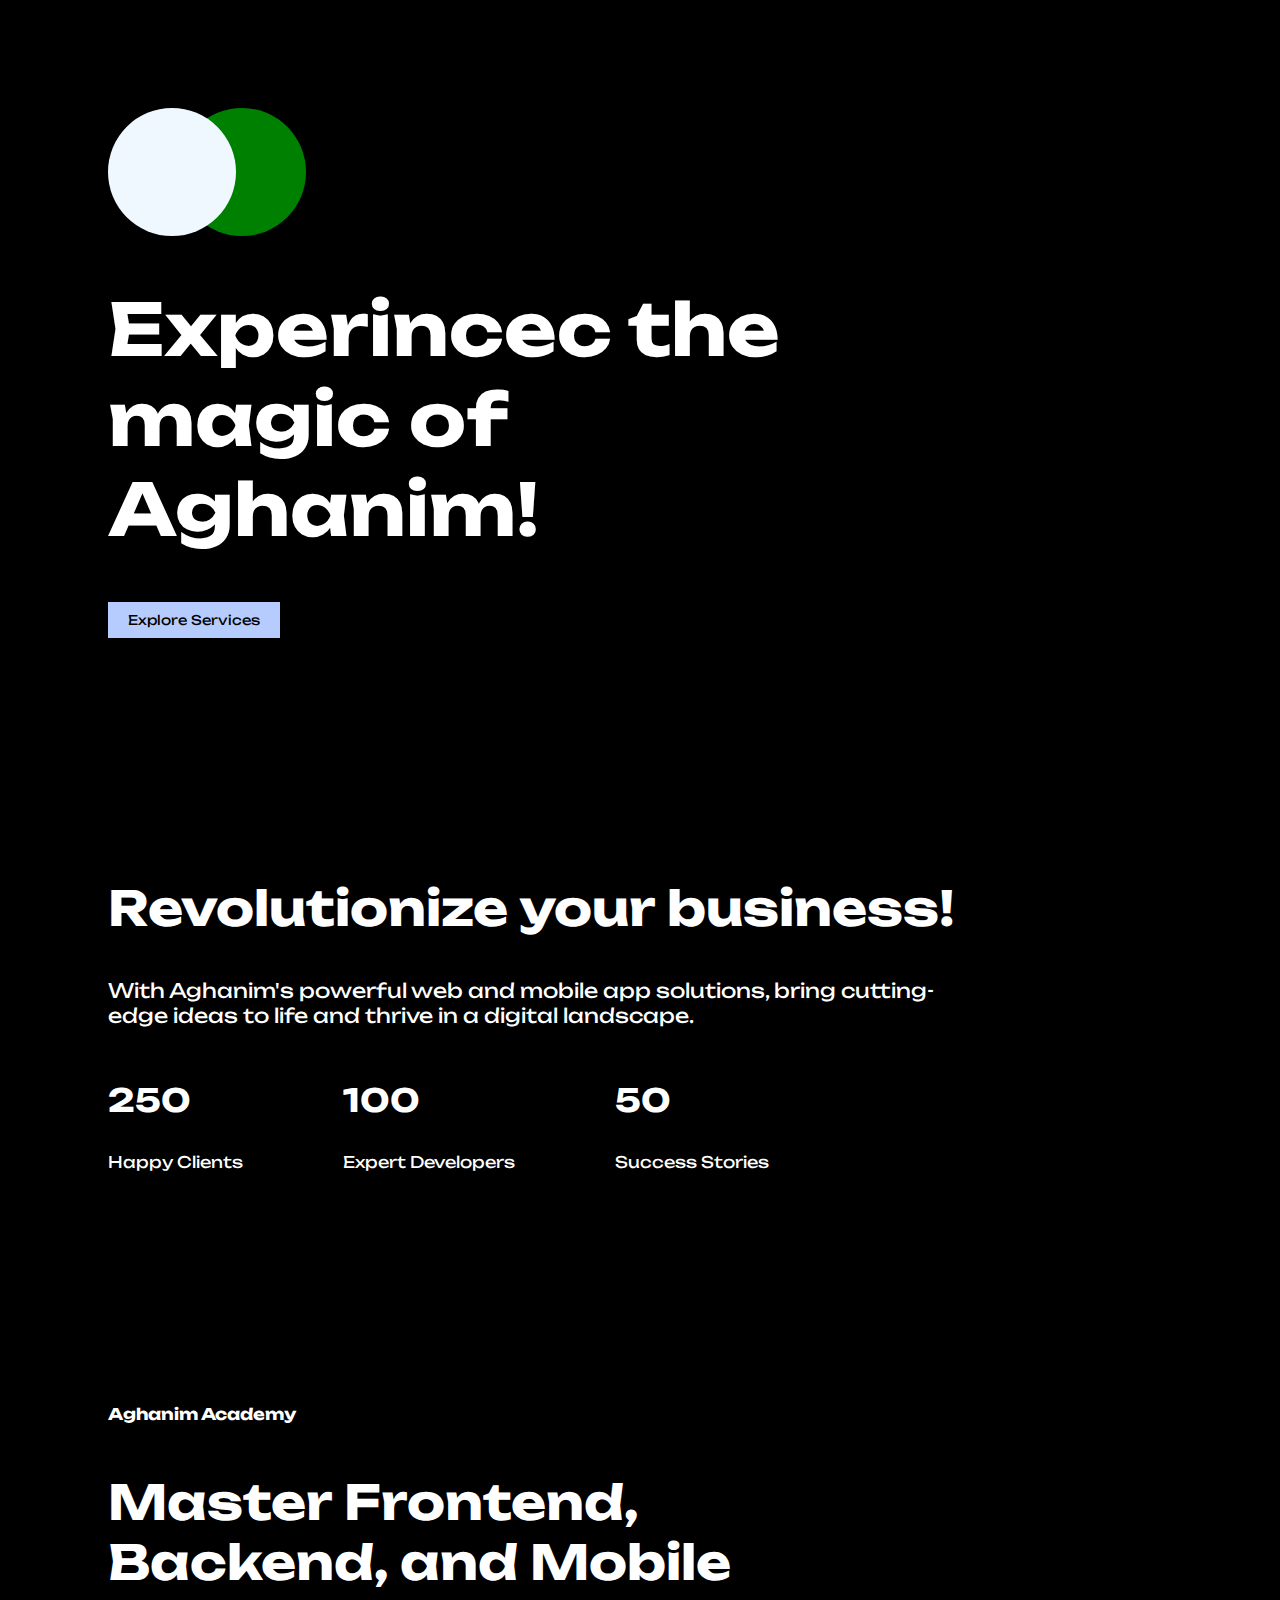
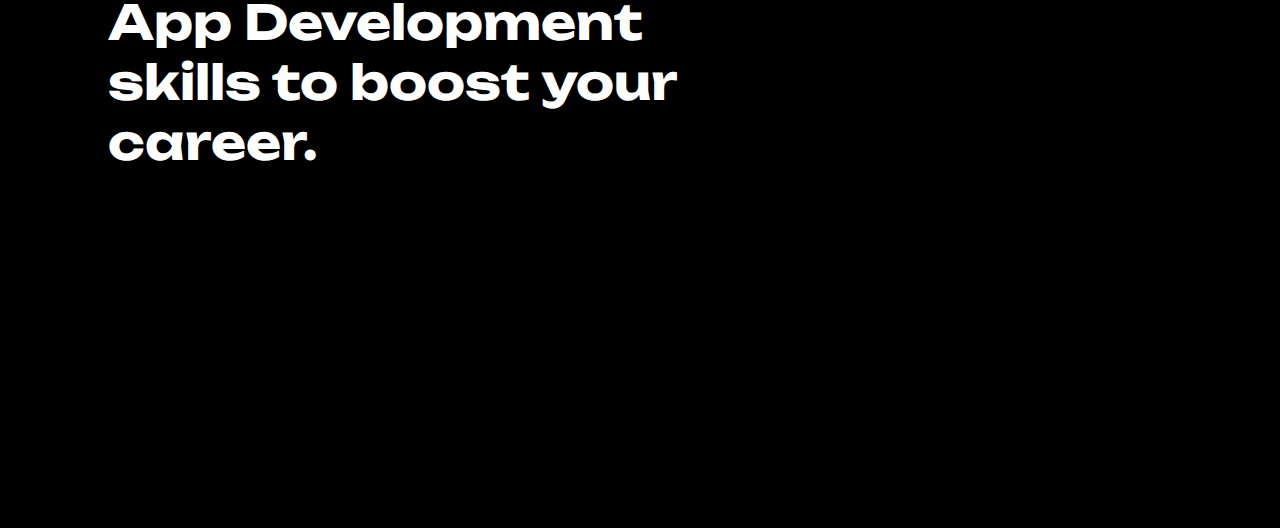
==== index.html @ 67720e1c "Created new sections" ====
<!DOCTYPE html>
<html lang="en">
  <head>
    <meta charset="UTF-8" />
    <meta name="viewport" content="width=device-width, initial-scale=1.0" />
    <title>Aghanim</title>
    <link rel="preconnect" href="https://fonts.googleapis.com" />
    <link rel="preconnect" href="https://fonts.gstatic.com" crossorigin />
    <link
      href="https://fonts.googleapis.com/css2?family=Unbounded:wght@200;300;400;500;600;700;800;900&display=swap"
      rel="stylesheet"
    />
    <link rel="stylesheet" href="styles.css" />
  </head>
  <body>
    <header></header>
    <main>
      <section>
        <div class="container">
          <div class="circle-wrapper">
            <div class="circle left"></div>
            <div class="circle right"></div>
          </div>

          <h1 class="title">Experincec the magic of Aghanim!</h1>
          <button class="primary-button">Explore Services</button>
        </div>
      </section>
      <section>
        <div class="container">
          <h2 class="medium-title">Revolutionize your business!</h2>
          <div class="about">
            
              <p class="information">
                With Aghanim's powerful web and mobile app solutions, bring
                cutting-edge ideas to life and thrive in a digital landscape.
              </p>
            <div class="business">
            <div>
              <p class="number">250</p>
              <p class="small-text">Happy Clients</p>
            </div>
            <div>
              <p class="number">100</p>
              <p class="small-text">Expert Developers</p>
            </div>
            <div>
              <p class="number">50</p>
              <p class="small-text">Success Stories</p>
            </div>
          </div>
        </div>
        </div>
      </section>
      <section>
        <div class="container">
        <h3 class="small-text">Aghanim Academy</h3>
        <div class="info">
        <p class="medium-title">Master Frontend, Backend, and Mobile App Development skills to boost your career.</p>
        </div>
        </div>
      </section>
      <section>
        
      </section>
    </main>
    <footer></footer>
  </body>
</html>
---- styles.css ----
* {
  font-family: "Unbounded", cursive;
}

body {
  background-color: black;
}


/*section-1-start*/
.title {
  font-size: 72px;
  color: white;
  max-width: 700px;
}
.circle-wrapper {
  display: flex;
  position: relative;
}

.circle {
  border-radius: 50%;
  width: 128px;
  height: 128px;
}

.circle.left {
  background-color: aliceblue;
}

.circle.right {
  position: absolute;
  background-color: green;
  left: 70px;
  z-index: -2;
}

.primary-button {
  border: none;
  background-color: #b6ccfe;
  padding: 10px 20px;
}

.container {
  max-width: 1200px;
  margin: 0 auto;
}

section {
  padding: 100px;
}
/*section-1-end*/

/*section-2-start*/

.medium-title{
  color: white;
  font-size: 48px;
  font-weight: bold;

}

.information {
  color: white;
  font-size: 20px;
} 

.number {
  color: white;
  font-size: 32px;
  font-weight: bold;


}

.small-text{
  color: white;
  font-size: 16px;
  margin-right: 100px;
}

.business{
  display: flex;
  
}

.about{
  max-width: 850px;
}

/*section-2-end*/

/*section-3-start*/
.info{
  max-width: 650px;
}
/*section-3-end*/
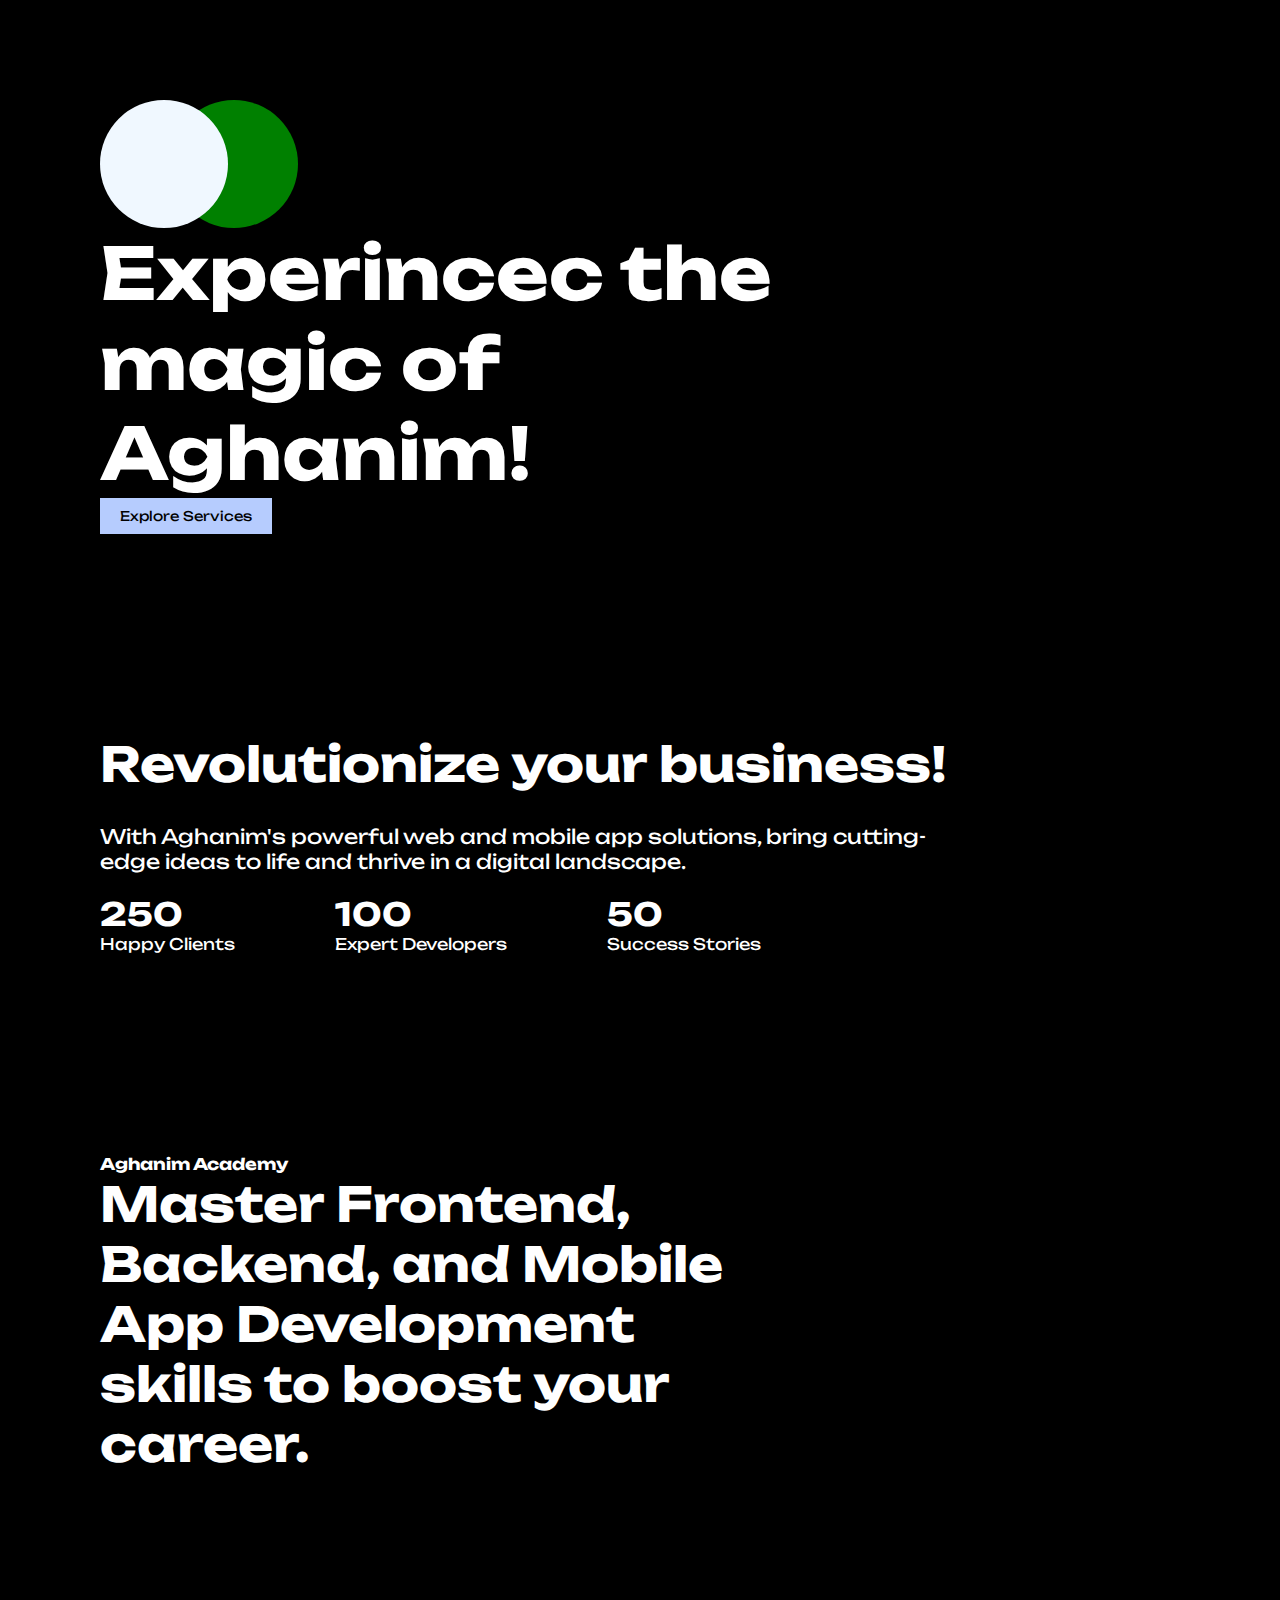
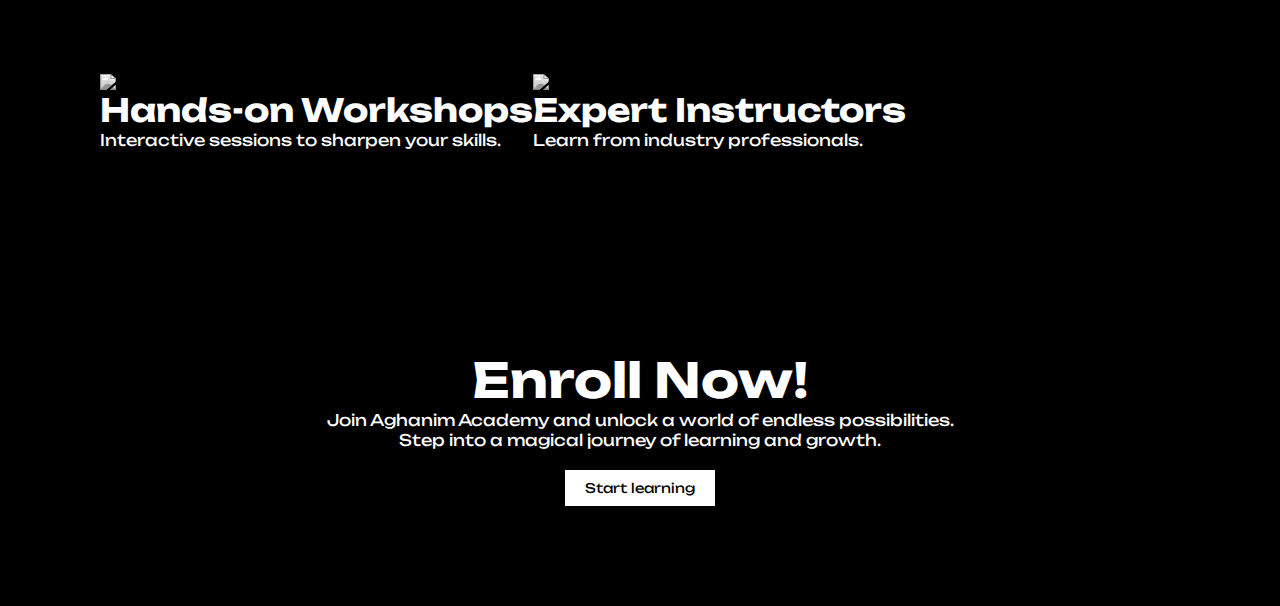
==== commit 9fb869eb: "style(CSS reset and improvements): :art:" ====
--- a/index.html
+++ b/index.html
@@ -21,47 +21,90 @@
             <div class="circle left"></div>
             <div class="circle right"></div>
           </div>
-
           <h1 class="title">Experincec the magic of Aghanim!</h1>
-          <button class="primary-button">Explore Services</button>
+          <button class="button primary-button">Explore Services</button>
         </div>
       </section>
       <section>
         <div class="container">
-          <h2 class="medium-title">Revolutionize your business!</h2>
+          <h2 class="medium-title business-title">Revolutionize your business!</h2>
           <div class="about">
-            
-              <p class="information">
-                With Aghanim's powerful web and mobile app solutions, bring
-                cutting-edge ideas to life and thrive in a digital landscape.
-              </p>
+            <p class="information">
+              With Aghanim's powerful web and mobile app solutions, bring
+              cutting-edge ideas to life and thrive in a digital landscape.
+            </p>
             <div class="business">
-            <div>
-              <p class="number">250</p>
-              <p class="small-text">Happy Clients</p>
-            </div>
-            <div>
-              <p class="number">100</p>
-              <p class="small-text">Expert Developers</p>
-            </div>
-            <div>
-              <p class="number">50</p>
-              <p class="small-text">Success Stories</p>
+              <div>
+                <p class="number">250</p>
+                <p class="small-text">Happy Clients</p>
+              </div>
+              <div>
+                <p class="number">100</p>
+                <p class="small-text">Expert Developers</p>
+              </div>
+              <div>
+                <p class="number">50</p>
+                <p class="small-text">Success Stories</p>
+              </div>
             </div>
           </div>
-        </div>
         </div>
       </section>
       <section>
         <div class="container">
-        <h3 class="small-text">Aghanim Academy</h3>
-        <div class="info">
-        <p class="medium-title">Master Frontend, Backend, and Mobile App Development skills to boost your career.</p>
-        </div>
+          <h3 class="small-text">Aghanim Academy</h3>
+          <div class="info">
+            <p class="medium-title">
+              Master Frontend, Backend, and Mobile App Development skills to
+              boost your career.
+            </p>
+          </div>
         </div>
       </section>
       <section>
-        
+        <div class="container">
+          <div class="team">
+            <div>
+              <img
+                class="photo"
+                src="https://images.unsplash.com/photo-1688380692117-63178554d76d?ixlib=rb-4.0.3&ixid=M3wxMjA3fDB8MHxwaG90by1wYWdlfHx8fGVufDB8fHx8fA%3D%3D&auto=format&fit=crop&w=1470&q=80"
+                alt="laptop-photo"
+              />
+              <p class="medium-text">Hands-on Workshops</p>
+              <p class="small-text">
+                Interactive sessions to sharpen your skills.
+              </p>
+            </div>
+            <div>
+              <img
+                class="photo"
+                src="https://images.unsplash.com/photo-1681993302983-96d079223a70?ixlib=rb-4.0.3&ixid=M3wxMjA3fDB8MHxwaG90by1wYWdlfHx8fGVufDB8fHx8fA%3D%3D&auto=format&fit=crop&w=1471&q=80"
+                alt="team-photo"
+              />
+              <p class="medium-text">Expert Instructors</p>
+              <p class="small-text">Learn from industry professionals.</p>
+            </div>
+          </div>
+        </div>
+      </section>
+      <section>
+        <div class="container">
+          <div class="enrollment">
+            <h4 class="medium-title">Enroll Now!</h4>
+            <div class="enrollement-info-wrapper">
+              <div>
+                <p class="small-text">
+                  Join Aghanim Academy and unlock a world of endless
+                  possibilities.
+                </p>
+                <p class="small-text">
+                  Step into a magical journey of learning and growth.
+                </p>
+              </div>
+              <button class="button secondary-button">Start learning</button>
+            </div>
+          </div>
+        </div>
       </section>
     </main>
     <footer></footer>
--- a/styles.css
+++ b/styles.css
@@ -1,11 +1,17 @@
+:root{
+  font-size: 10px;
+}
+
 * {
   font-family: "Unbounded", cursive;
+  margin: 0;
+  padding: 0;
+  box-sizing: border-box;
 }
 
 body {
   background-color: black;
 }
-
 
 /*section-1-start*/
 .title {
@@ -34,11 +40,13 @@
   left: 70px;
   z-index: -2;
 }
-
+.button {
+  padding: 10px 20px;
+  border: none;
+  cursor: pointer;
+}
 .primary-button {
-  border: none;
   background-color: #b6ccfe;
-  padding: 10px 20px;
 }
 
 .container {
@@ -53,46 +61,82 @@
 
 /*section-2-start*/
 
-.medium-title{
+.medium-title {
   color: white;
   font-size: 48px;
   font-weight: bold;
-
 }
 
 .information {
   color: white;
   font-size: 20px;
-} 
+}
 
 .number {
   color: white;
   font-size: 32px;
   font-weight: bold;
-
-
 }
 
-.small-text{
+.small-text {
   color: white;
   font-size: 16px;
-  margin-right: 100px;
+}
+.business-title{
+  margin-bottom: 30px;
+}
+.business {
+  display: flex;
+  gap: 100px;
 }
 
-.business{
+.about {
+  max-width: 850px;
   display: flex;
-  
-}
-
-.about{
-  max-width: 850px;
+  flex-direction: column;
+  gap: 20px;
 }
 
 /*section-2-end*/
 
 /*section-3-start*/
-.info{
+.info {
   max-width: 650px;
 }
 /*section-3-end*/
 
+/*section-4-start*/
+.medium-text {
+  color: white;
+  font-size: 32px;
+  font-weight: bold;
+}
+
+.photo {
+  height: 350px;
+  filter: grayscale();
+  margin-right: 40px;
+}
+
+.team {
+  display: flex;
+}
+/*section-4-end*/
+
+/*section-5-start*/
+
+.enrollment {
+  text-align: center;
+}
+
+.secondary-button {
+  background-color: white;
+}
+
+.enrollement-info-wrapper {
+  display: flex;
+  flex-direction: column;
+  gap: 20px;
+  align-items: center;
+}
+
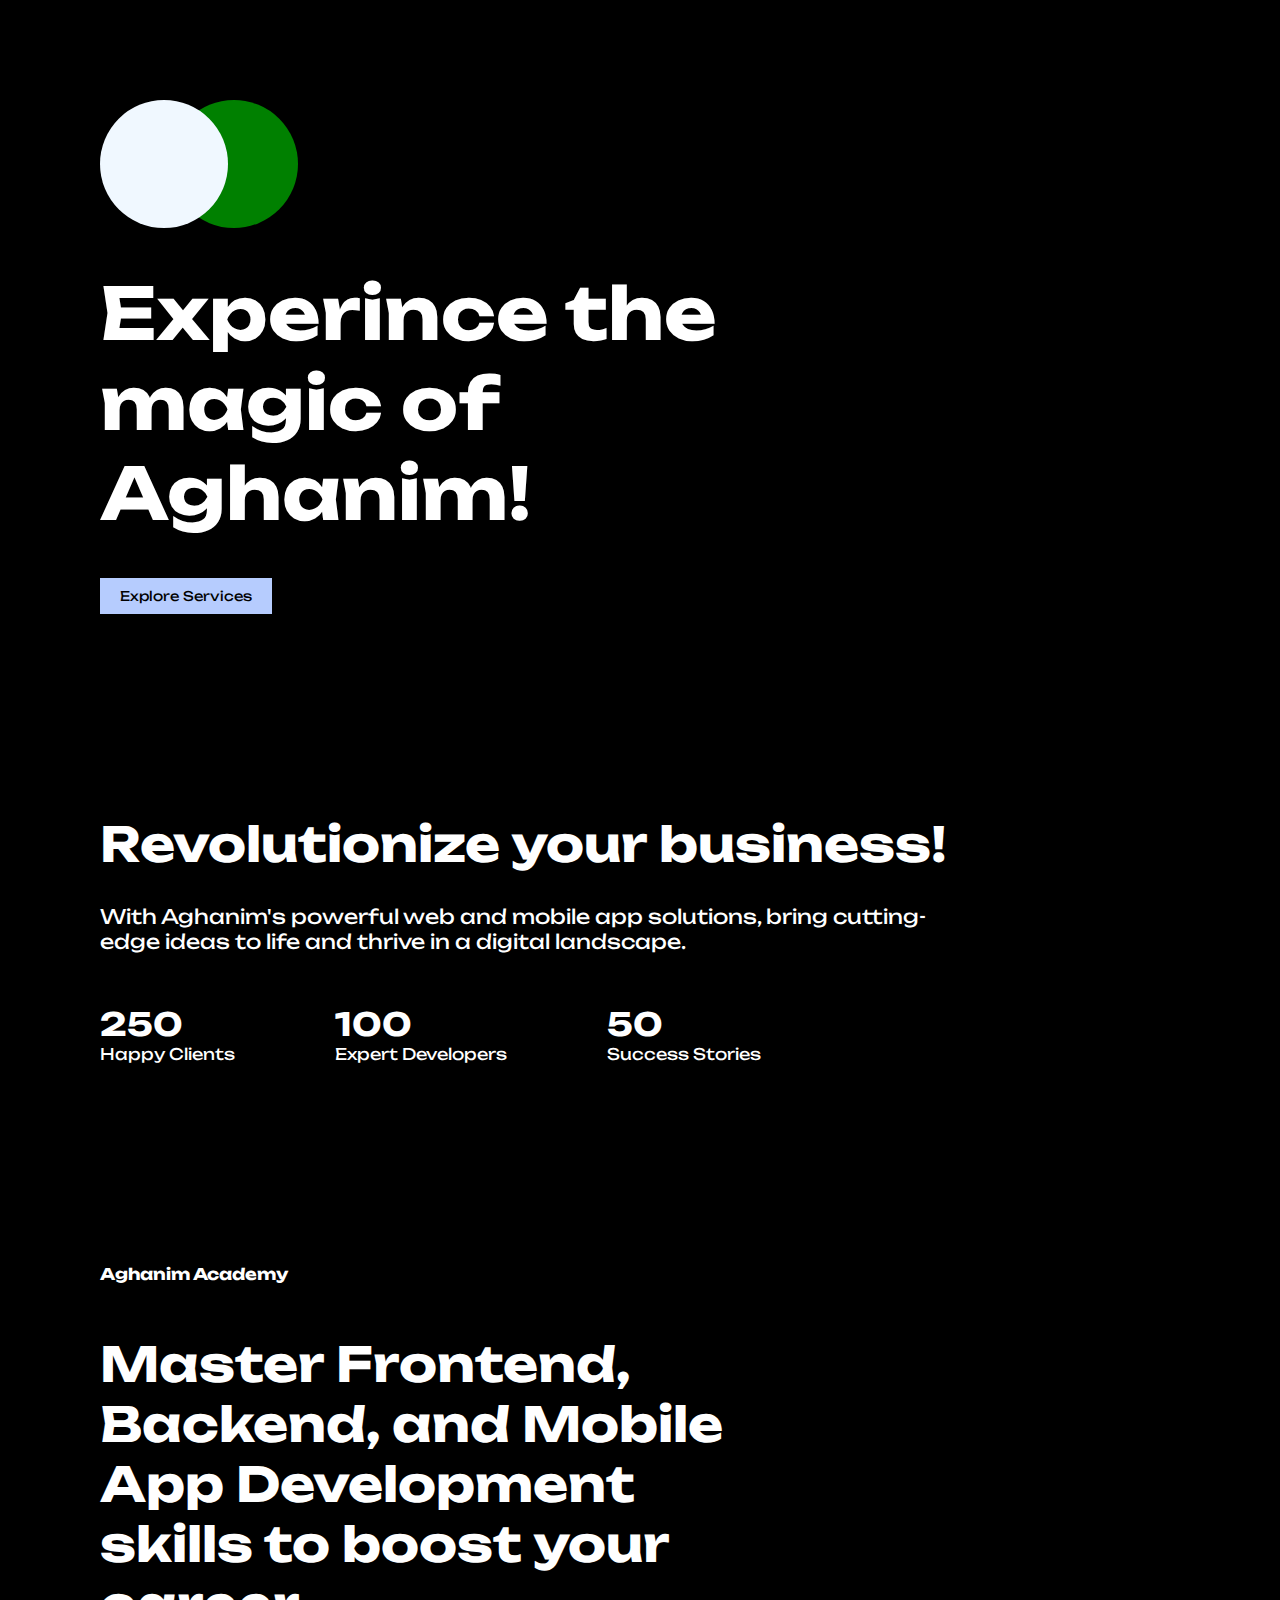
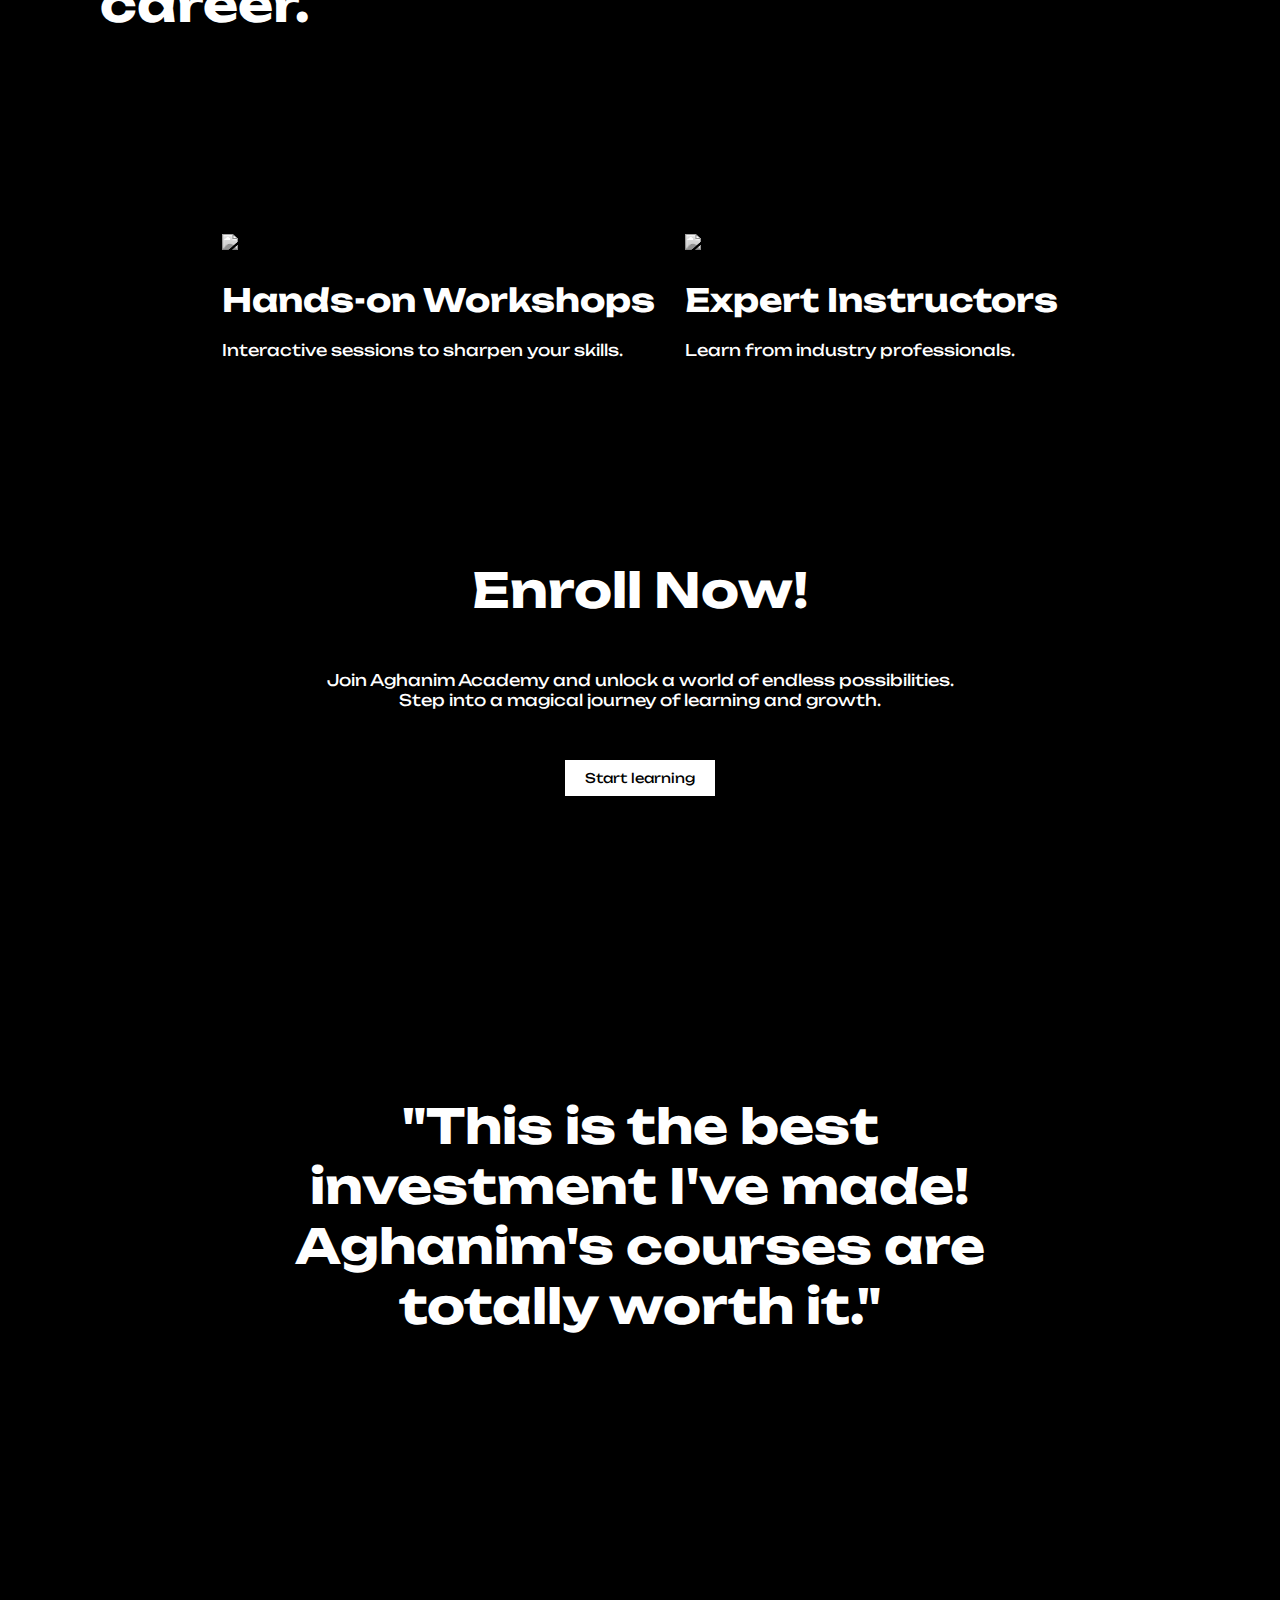
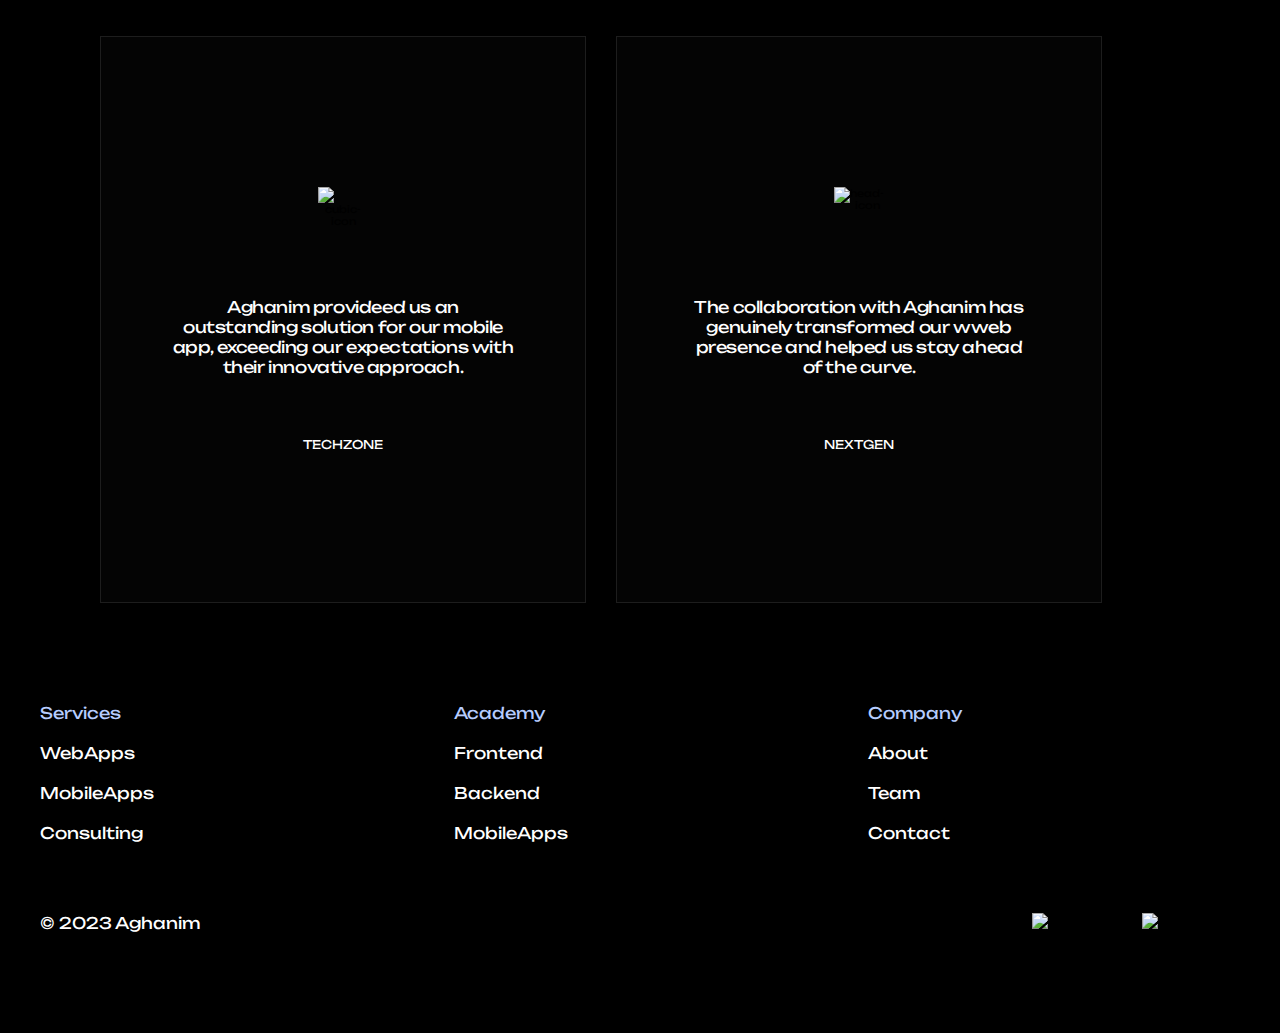
==== commit 7edd441d: "style(Responsive Fixes): :lipstick:" ====
--- a/index.html
+++ b/index.html
@@ -16,18 +16,20 @@
     <header></header>
     <main>
       <section>
-        <div class="container">
+        <div class="container landing-page">
           <div class="circle-wrapper">
             <div class="circle left"></div>
             <div class="circle right"></div>
           </div>
-          <h1 class="title">Experincec the magic of Aghanim!</h1>
+          <h1 class="title">Experince the magic of Aghanim!</h1>
           <button class="button primary-button">Explore Services</button>
         </div>
       </section>
       <section>
         <div class="container">
-          <h2 class="medium-title business-title">Revolutionize your business!</h2>
+          <h2 class="medium-title business-title">
+            Revolutionize your business!
+          </h2>
           <div class="about">
             <p class="information">
               With Aghanim's powerful web and mobile app solutions, bring
@@ -50,10 +52,10 @@
           </div>
         </div>
       </section>
-      <section>
+      <section class="png-background">
         <div class="container">
           <h3 class="small-text">Aghanim Academy</h3>
-          <div class="info">
+          <div class="info mt50">
             <p class="medium-title">
               Master Frontend, Backend, and Mobile App Development skills to
               boost your career.
@@ -70,8 +72,8 @@
                 src="https://images.unsplash.com/photo-1688380692117-63178554d76d?ixlib=rb-4.0.3&ixid=M3wxMjA3fDB8MHxwaG90by1wYWdlfHx8fGVufDB8fHx8fA%3D%3D&auto=format&fit=crop&w=1470&q=80"
                 alt="laptop-photo"
               />
-              <p class="medium-text">Hands-on Workshops</p>
-              <p class="small-text">
+              <p class="medium-text mt30">Hands-on Workshops</p>
+              <p class="small-text mt20">
                 Interactive sessions to sharpen your skills.
               </p>
             </div>
@@ -81,19 +83,19 @@
                 src="https://images.unsplash.com/photo-1681993302983-96d079223a70?ixlib=rb-4.0.3&ixid=M3wxMjA3fDB8MHxwaG90by1wYWdlfHx8fGVufDB8fHx8fA%3D%3D&auto=format&fit=crop&w=1471&q=80"
                 alt="team-photo"
               />
-              <p class="medium-text">Expert Instructors</p>
-              <p class="small-text">Learn from industry professionals.</p>
+              <p class="medium-text mt30">Expert Instructors</p>
+              <p class="small-text mt20">Learn from industry professionals.</p>
             </div>
           </div>
         </div>
       </section>
-      <section>
+      <section class="png-background">
         <div class="container">
           <div class="enrollment">
             <h4 class="medium-title">Enroll Now!</h4>
             <div class="enrollement-info-wrapper">
               <div>
-                <p class="small-text">
+                <p class="small-text mt50">
                   Join Aghanim Academy and unlock a world of endless
                   possibilities.
                 </p>
@@ -106,7 +108,85 @@
           </div>
         </div>
       </section>
+      <section class="customer-comment">
+        <div class="container comment">
+          <h5 class="medium-title">
+            "This is the best investment I've made! Aghanim's courses are
+            totally worth it."
+          </h5>
+        </div>
+      </section>
+      <section>
+        <div class="container">
+          <div class="review-wrapper">
+            <div class="review">
+              <img
+                class="icon"
+                src="https://images-wixmp-ed30a86b8c4ca887773594c2.wixmp.com/i/2102ac2c-a361-4482-9ab6-ffa5952c5d18/d4tatmw-a914b07c-a2b3-4a54-aa06-a37113f1c74c.png"
+                alt="cubic-icon"
+              />
+              <p class="small-text tech-review">
+                Aghanim provideed us an outstanding solution for our mobile app,
+                exceeding our expectations with their innovative approach.
+              </p>
+              <p class="tech-name">TECHZONE</p>
+            </div>
+            <div class="review">
+              <img
+                class="icon"
+                src="https://storage.googleapis.com/multi-static-content/previews/artage-io-thumb-a1f3d0d546635efd68975cc7a478b536.png"
+                alt="head-icon"
+              />
+              <p class="small-text tech-review">
+                The collaboration with Aghanim has genuinely transformed our
+                wweb presence and helped us stay ahead of the curve.
+              </p>
+              <p class="tech-name">NEXTGEN</p>
+            </div>
+          </div>
+        </div>
+      </section>
     </main>
-    <footer></footer>
+    <footer>
+      <div class="container">
+        <div class="footer">
+          <div class="company">
+            <p class="small-text">Services</p>
+            <p class="small-text">WebApps</p>
+            <p class="small-text">MobileApps</p>
+            <p class="small-text">Consulting</p>
+          </div>
+          <div class="company">
+            <p class="small-text">Academy</p>
+            <p class="small-text">Frontend</p>
+            <p class="small-text">Backend</p>
+            <p class="small-text">MobileApps</p>
+          </div>
+          <div class="company">
+            <p class="small-text">Company</p>
+            <p class="small-text">About</p>
+            <p class="small-text">Team</p>
+            <p class="small-text">Contact</p>
+          </div>
+        </div>
+        <div class="copy-right mt70 mb100">
+          <div>
+            <p class="small-text">© 2023 Aghanim</p>
+          </div>
+          <div class="sm-wrapper">
+            <img
+              class="social-media"
+              src="https://www.nicepng.com/png/full/47-475136_contact-instagram-icon.png"
+              alt="instagram-icon"
+            />
+            <img
+              class="social-media"
+              src="https://icon-library.com/images/twitter-icon-black-background/twitter-icon-black-background-13.jpg"
+              alt="twitter-icon"
+            />
+          </div>
+        </div>
+      </div>
+    </footer>
   </body>
 </html>
--- a/styles.css
+++ b/styles.css
@@ -1,4 +1,4 @@
-:root{
+:root {
   font-size: 10px;
 }
 
@@ -8,12 +8,46 @@
   padding: 0;
   box-sizing: border-box;
 }
+img {
+  width: 100%;
+}
+.mt50 {
+  margin-top: 50px;
+}
+
+.mr30 {
+  margin-right: 30px;
+}
+
+.mt30 {
+  margin-top: 30px;
+}
+
+.mt20 {
+  margin-top: 20px;
+}
+
+.mt70 {
+  margin-top: 70px;
+}
+
+.mb100 {
+  margin-bottom: 100px;
+}
 
 body {
   background-color: black;
 }
 
 /*section-1-start*/
+
+.landing-page {
+  display: flex;
+  flex-direction: column;
+  gap: 40px;
+  align-items: baseline;
+}
+
 .title {
   font-size: 72px;
   color: white;
@@ -82,19 +116,20 @@
   color: white;
   font-size: 16px;
 }
-.business-title{
+.business-title {
   margin-bottom: 30px;
 }
 .business {
   display: flex;
   gap: 100px;
+  flex-wrap: wrap;
 }
 
 .about {
   max-width: 850px;
   display: flex;
   flex-direction: column;
-  gap: 20px;
+  gap: 50px;
 }
 
 /*section-2-end*/
@@ -103,9 +138,14 @@
 .info {
   max-width: 650px;
 }
+
+.png-background {
+  background-image: url(https://cdn.wallpapersafari.com/80/38/tvNlGQ.png);
+}
 /*section-3-end*/
 
 /*section-4-start*/
+
 .medium-text {
   color: white;
   font-size: 32px;
@@ -115,11 +155,17 @@
 .photo {
   height: 350px;
   filter: grayscale();
-  margin-right: 40px;
 }
 
 .team {
   display: flex;
+  flex-wrap: wrap;
+  justify-content: center;
+  gap: 30px;
+}
+
+.team img {
+  object-fit: cover;
 }
 /*section-4-end*/
 
@@ -136,7 +182,144 @@
 .enrollement-info-wrapper {
   display: flex;
   flex-direction: column;
+  gap: 50px;
+  align-items: center;
+}
+
+/*section-5-end*/
+
+/*section-6-start*/
+
+.customer-comment {
+  background-image: url(https://images.unsplash.com/photo-1575806418416-56d3047907fd?ixlib=rb-4.0.3&ixid=M3wxMjA3fDB8MHxwaG90by1wYWdlfHx8fGVufDB8fHx8fA%3D%3D&auto=format&fit=crop&w=1554&q=80);
+
+  background-repeat: no-repeat;
+  background-size: cover;
+}
+
+.comment {
+  display: flex;
+  text-align: center;
+  max-width: 900px;
+  padding: 100px;
+}
+
+/*section-6-end*/
+
+/*section-7-start*/
+
+.review-wrapper {
+  display: flex;
+  gap: 30px;
+  flex-wrap: wrap;
+}
+
+.review {
+  flex-basis: 45%;
+  display: flex;
+  flex-direction: column;
+  align-items: center;
+  gap: 60px;
+  text-align: center;
+  background-color: #0d0d0d4d;
+  padding: 150px 70px;
+  border: 1px solid rgba(255, 255, 255, 0.1);
+}
+
+.icon {
+  width: 50px;
+  height: 50px;
+}
+
+.tech-name {
+  color: white;
+  font-size: 12px;
+}
+
+.tech-review {
+  letter-spacing: -0.025em;
+  line-height: 20px;
+}
+
+/*section-7-end*/
+
+/*footer-section-start*/
+
+.footer {
+  display: flex;
+  flex-direction: row;
+  gap: 300px;
+  flex-wrap: wrap;
+}
+
+.company {
+  display: flex;
+  flex-direction: column;
   gap: 20px;
-  align-items: center;
-}
-
+}
+
+.company .small-text:first-child{
+  color: #b6ccfe;
+}
+
+.copy-right {
+  display: flex;
+  justify-content: space-between;
+  flex-wrap: wrap;
+}
+
+.social-media {
+  height: 20px;
+}
+
+.sm-wrapper {
+  display: flex;
+  flex-direction: row;
+  gap: 12px;
+}
+
+/*footer-section-end*/
+
+/*Responsive Start */
+
+/* Mobile */
+@media screen and (max-width: 576px) {
+  .medium-title {
+    font-size: 30px;
+  }
+}
+
+/* Tablet */
+@media screen and (max-width: 768px) {
+}
+
+@media screen and (max-width: 996px) {
+  .review {
+    flex-basis: 100%;
+    padding: 50px 10px;
+  }
+  .comment{
+    padding: 50px 0;
+  }
+  .title{
+    font-size: 50px;
+  }
+  .footer{
+    flex-direction: column;
+    align-items: center;
+    gap: 100px;
+  }
+  .copy-right{
+    flex-direction: column;
+    align-items: center;
+    gap: 20px;
+  }
+  .company{
+    align-items: center;
+  }
+}
+/* Laptop */
+@media screen and (max-width: 1200px) {
+}
+
+/*Responsive end */
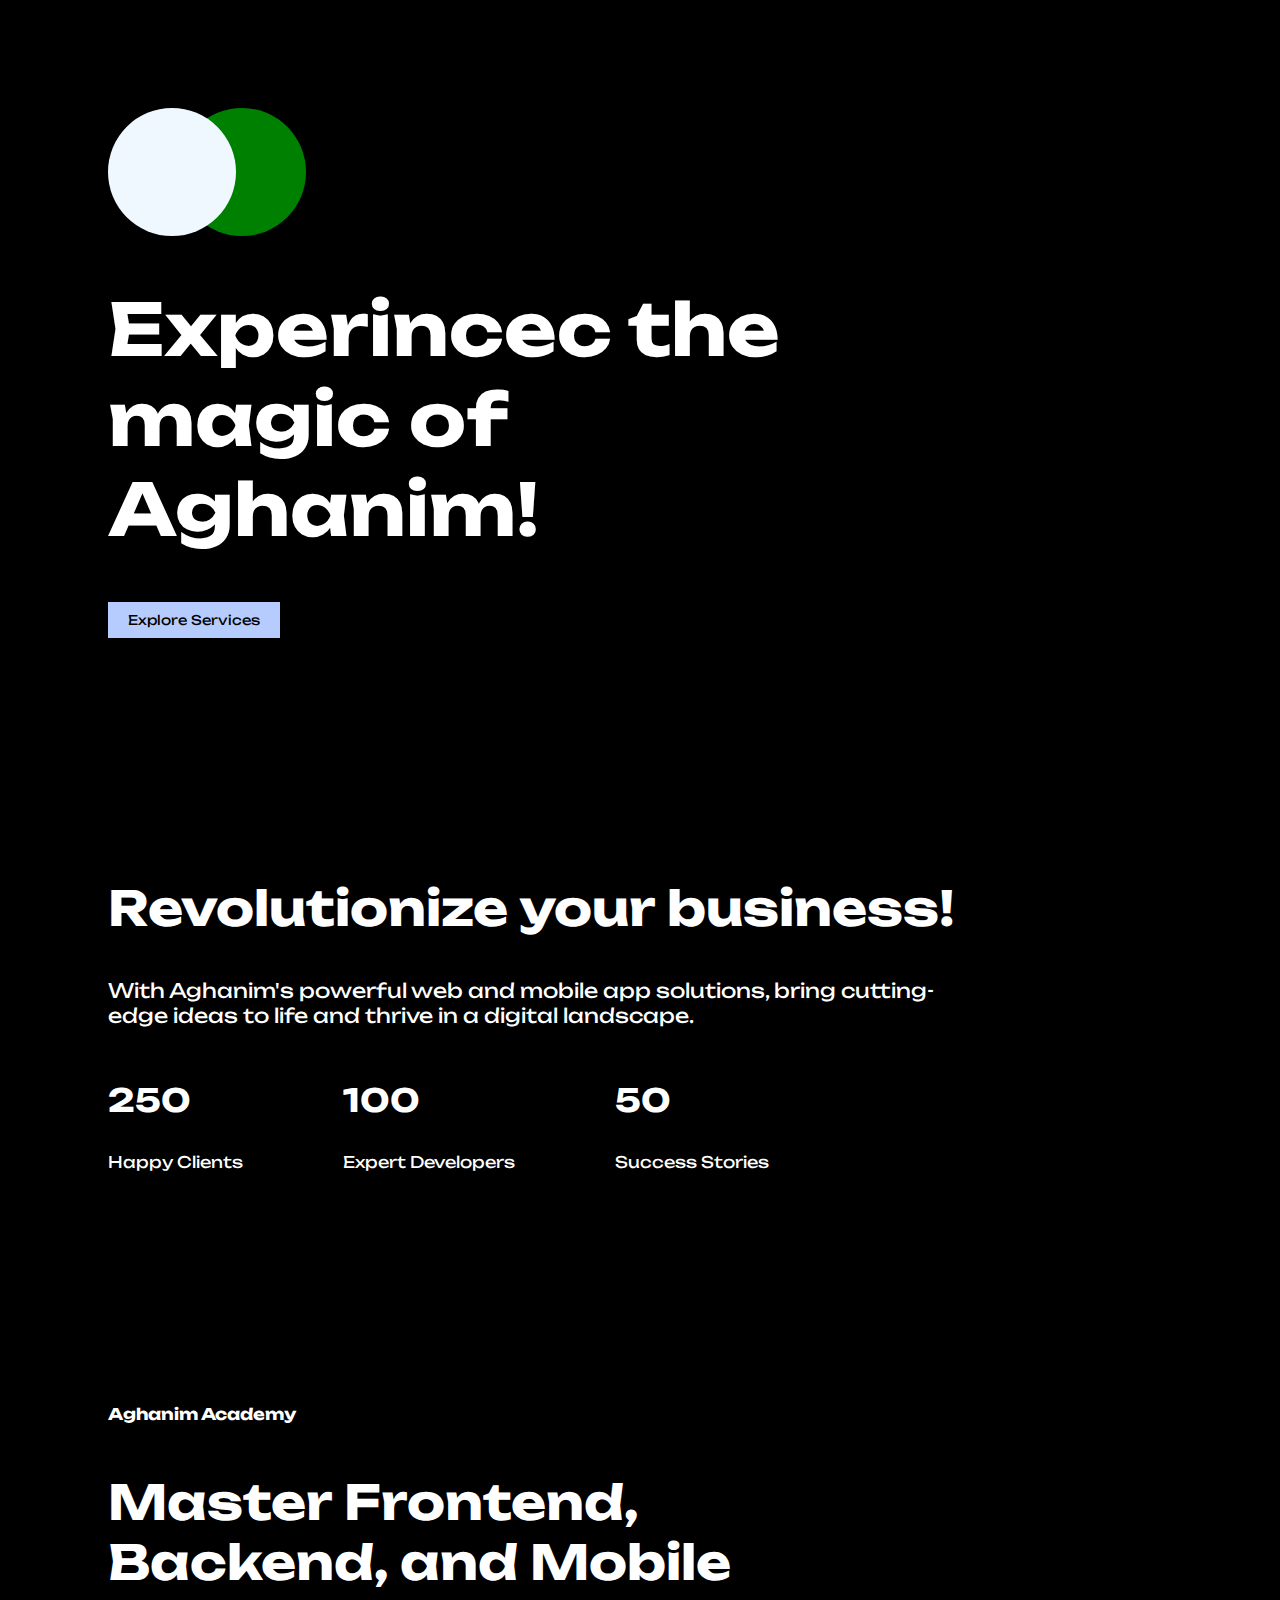
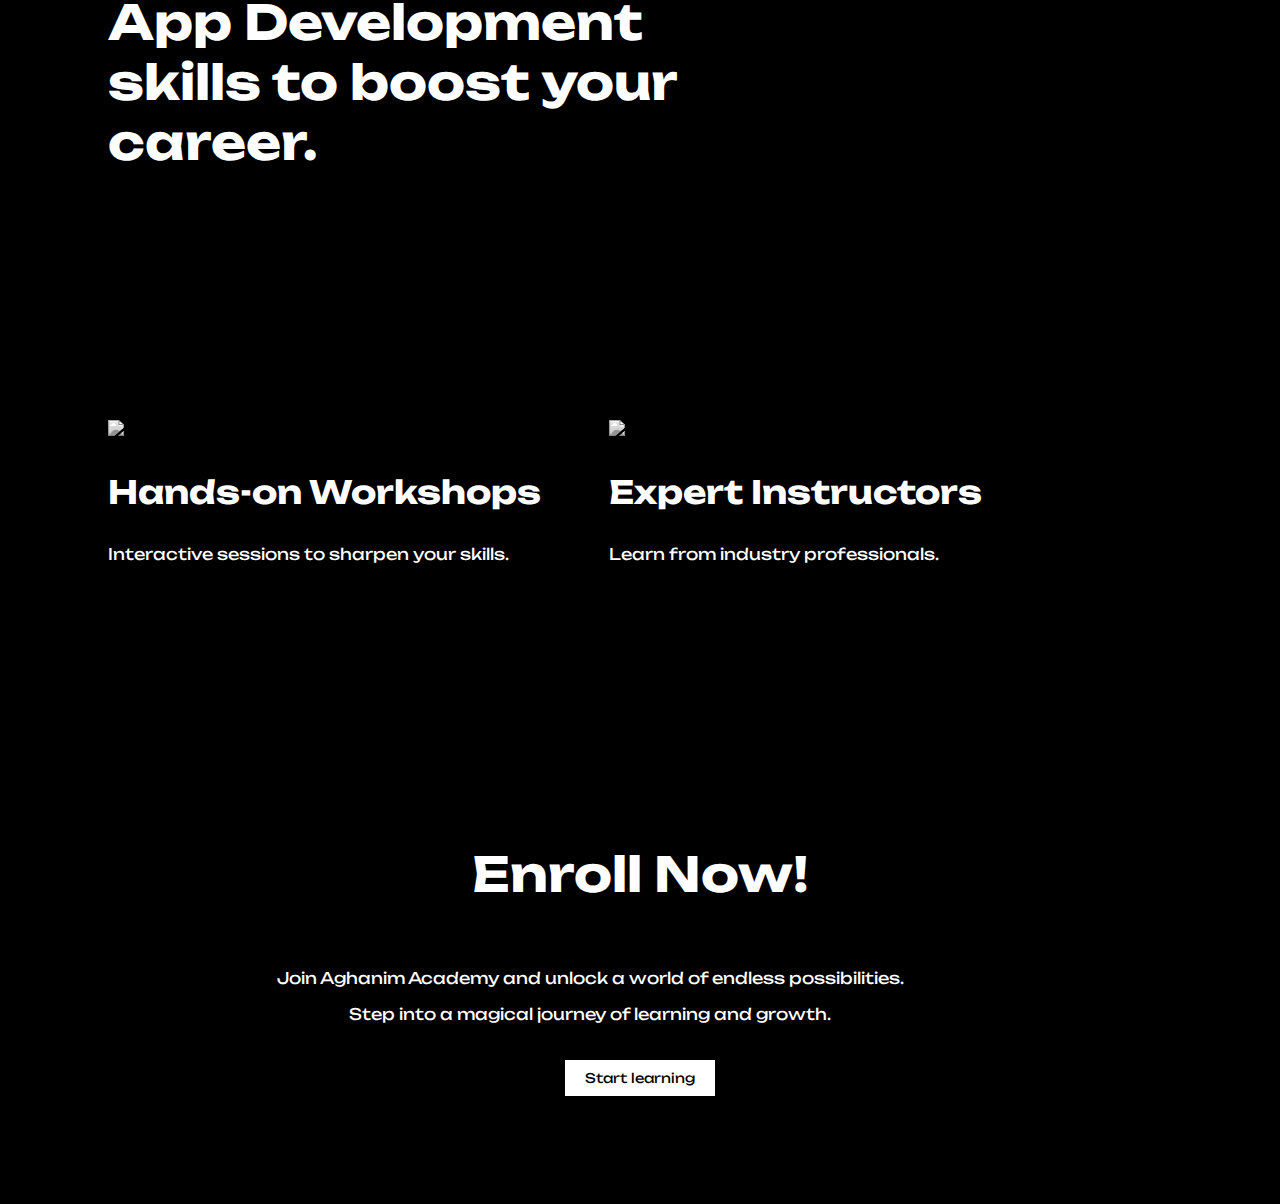
==== commit cf3d41bb: "New sections added for home page" ====
--- a/index.html
+++ b/index.html
@@ -16,177 +16,77 @@
     <header></header>
     <main>
       <section>
-        <div class="container landing-page">
+        <div class="container">
           <div class="circle-wrapper">
             <div class="circle left"></div>
             <div class="circle right"></div>
           </div>
-          <h1 class="title">Experince the magic of Aghanim!</h1>
-          <button class="button primary-button">Explore Services</button>
+
+          <h1 class="title">Experincec the magic of Aghanim!</h1>
+          <button class="primary-button">Explore Services</button>
         </div>
       </section>
       <section>
         <div class="container">
-          <h2 class="medium-title business-title">
-            Revolutionize your business!
-          </h2>
+          <h2 class="medium-title">Revolutionize your business!</h2>
           <div class="about">
-            <p class="information">
-              With Aghanim's powerful web and mobile app solutions, bring
-              cutting-edge ideas to life and thrive in a digital landscape.
-            </p>
+            
+              <p class="information">
+                With Aghanim's powerful web and mobile app solutions, bring
+                cutting-edge ideas to life and thrive in a digital landscape.
+              </p>
             <div class="business">
-              <div>
-                <p class="number">250</p>
-                <p class="small-text">Happy Clients</p>
-              </div>
-              <div>
-                <p class="number">100</p>
-                <p class="small-text">Expert Developers</p>
-              </div>
-              <div>
-                <p class="number">50</p>
-                <p class="small-text">Success Stories</p>
-              </div>
+            <div>
+              <p class="number">250</p>
+              <p class="small-text">Happy Clients</p>
+            </div>
+            <div>
+              <p class="number">100</p>
+              <p class="small-text">Expert Developers</p>
+            </div>
+            <div>
+              <p class="number">50</p>
+              <p class="small-text">Success Stories</p>
             </div>
           </div>
         </div>
-      </section>
-      <section class="png-background">
-        <div class="container">
-          <h3 class="small-text">Aghanim Academy</h3>
-          <div class="info mt50">
-            <p class="medium-title">
-              Master Frontend, Backend, and Mobile App Development skills to
-              boost your career.
-            </p>
-          </div>
         </div>
       </section>
       <section>
         <div class="container">
-          <div class="team">
-            <div>
-              <img
-                class="photo"
-                src="https://images.unsplash.com/photo-1688380692117-63178554d76d?ixlib=rb-4.0.3&ixid=M3wxMjA3fDB8MHxwaG90by1wYWdlfHx8fGVufDB8fHx8fA%3D%3D&auto=format&fit=crop&w=1470&q=80"
-                alt="laptop-photo"
-              />
-              <p class="medium-text mt30">Hands-on Workshops</p>
-              <p class="small-text mt20">
-                Interactive sessions to sharpen your skills.
-              </p>
-            </div>
-            <div>
-              <img
-                class="photo"
-                src="https://images.unsplash.com/photo-1681993302983-96d079223a70?ixlib=rb-4.0.3&ixid=M3wxMjA3fDB8MHxwaG90by1wYWdlfHx8fGVufDB8fHx8fA%3D%3D&auto=format&fit=crop&w=1471&q=80"
-                alt="team-photo"
-              />
-              <p class="medium-text mt30">Expert Instructors</p>
-              <p class="small-text mt20">Learn from industry professionals.</p>
-            </div>
-          </div>
+        <h3 class="small-text">Aghanim Academy</h3>
+        <div class="info">
+        <p class="medium-title">Master Frontend, Backend, and Mobile App Development skills to boost your career.</p>
+        </div>
         </div>
       </section>
-      <section class="png-background">
-        <div class="container">
-          <div class="enrollment">
-            <h4 class="medium-title">Enroll Now!</h4>
-            <div class="enrollement-info-wrapper">
-              <div>
-                <p class="small-text mt50">
-                  Join Aghanim Academy and unlock a world of endless
-                  possibilities.
-                </p>
-                <p class="small-text">
-                  Step into a magical journey of learning and growth.
-                </p>
-              </div>
-              <button class="button secondary-button">Start learning</button>
-            </div>
-          </div>
+      <section>
+       <div class="container">
+        <div class="team">
+        <div>
+          <img class="photo" src="https://images.unsplash.com/photo-1688380692117-63178554d76d?ixlib=rb-4.0.3&ixid=M3wxMjA3fDB8MHxwaG90by1wYWdlfHx8fGVufDB8fHx8fA%3D%3D&auto=format&fit=crop&w=1470&q=80" alt="laptop-photo">
+          <p class="medium-text">Hands-on Workshops</p>
+          <p class="small-text">Interactive sessions to sharpen your skills.</p>
         </div>
-      </section>
-      <section class="customer-comment">
-        <div class="container comment">
-          <h5 class="medium-title">
-            "This is the best investment I've made! Aghanim's courses are
-            totally worth it."
-          </h5>
+        <div>
+          <img class="photo" src="https://images.unsplash.com/photo-1681993302983-96d079223a70?ixlib=rb-4.0.3&ixid=M3wxMjA3fDB8MHxwaG90by1wYWdlfHx8fGVufDB8fHx8fA%3D%3D&auto=format&fit=crop&w=1471&q=80" alt="team-photo">
+           <p class="medium-text">Expert Instructors</p>   
+          <p class="small-text">Learn from industry professionals.</p>
+        </div>
+       </div> 
         </div>
       </section>
       <section>
         <div class="container">
-          <div class="review-wrapper">
-            <div class="review">
-              <img
-                class="icon"
-                src="https://images-wixmp-ed30a86b8c4ca887773594c2.wixmp.com/i/2102ac2c-a361-4482-9ab6-ffa5952c5d18/d4tatmw-a914b07c-a2b3-4a54-aa06-a37113f1c74c.png"
-                alt="cubic-icon"
-              />
-              <p class="small-text tech-review">
-                Aghanim provideed us an outstanding solution for our mobile app,
-                exceeding our expectations with their innovative approach.
-              </p>
-              <p class="tech-name">TECHZONE</p>
-            </div>
-            <div class="review">
-              <img
-                class="icon"
-                src="https://storage.googleapis.com/multi-static-content/previews/artage-io-thumb-a1f3d0d546635efd68975cc7a478b536.png"
-                alt="head-icon"
-              />
-              <p class="small-text tech-review">
-                The collaboration with Aghanim has genuinely transformed our
-                wweb presence and helped us stay ahead of the curve.
-              </p>
-              <p class="tech-name">NEXTGEN</p>
-            </div>
-          </div>
+          <div class="enrollment">
+          <h4 class="medium-title">Enroll Now!</h4>
+          <p class="small-text">Join Aghanim Academy and unlock a world of endless possibilities.</p>
+          <p class="small-text">Step into a magical journey of learning and growth.</p>
+          <button class="secondary-button">Start learning</button>
+        </div>
         </div>
       </section>
     </main>
-    <footer>
-      <div class="container">
-        <div class="footer">
-          <div class="company">
-            <p class="small-text">Services</p>
-            <p class="small-text">WebApps</p>
-            <p class="small-text">MobileApps</p>
-            <p class="small-text">Consulting</p>
-          </div>
-          <div class="company">
-            <p class="small-text">Academy</p>
-            <p class="small-text">Frontend</p>
-            <p class="small-text">Backend</p>
-            <p class="small-text">MobileApps</p>
-          </div>
-          <div class="company">
-            <p class="small-text">Company</p>
-            <p class="small-text">About</p>
-            <p class="small-text">Team</p>
-            <p class="small-text">Contact</p>
-          </div>
-        </div>
-        <div class="copy-right mt70 mb100">
-          <div>
-            <p class="small-text">© 2023 Aghanim</p>
-          </div>
-          <div class="sm-wrapper">
-            <img
-              class="social-media"
-              src="https://www.nicepng.com/png/full/47-475136_contact-instagram-icon.png"
-              alt="instagram-icon"
-            />
-            <img
-              class="social-media"
-              src="https://icon-library.com/images/twitter-icon-black-background/twitter-icon-black-background-13.jpg"
-              alt="twitter-icon"
-            />
-          </div>
-        </div>
-      </div>
-    </footer>
+    <footer></footer>
   </body>
 </html>
--- a/styles.css
+++ b/styles.css
@@ -1,53 +1,13 @@
-:root {
-  font-size: 10px;
-}
-
 * {
   font-family: "Unbounded", cursive;
-  margin: 0;
-  padding: 0;
-  box-sizing: border-box;
-}
-img {
-  width: 100%;
-}
-.mt50 {
-  margin-top: 50px;
-}
-
-.mr30 {
-  margin-right: 30px;
-}
-
-.mt30 {
-  margin-top: 30px;
-}
-
-.mt20 {
-  margin-top: 20px;
-}
-
-.mt70 {
-  margin-top: 70px;
-}
-
-.mb100 {
-  margin-bottom: 100px;
 }
 
 body {
   background-color: black;
 }
 
+
 /*section-1-start*/
-
-.landing-page {
-  display: flex;
-  flex-direction: column;
-  gap: 40px;
-  align-items: baseline;
-}
-
 .title {
   font-size: 72px;
   color: white;
@@ -74,13 +34,11 @@
   left: 70px;
   z-index: -2;
 }
-.button {
+
+.primary-button {
+  border: none;
+  background-color: #b6ccfe;
   padding: 10px 20px;
-  border: none;
-  cursor: pointer;
-}
-.primary-button {
-  background-color: #b6ccfe;
 }
 
 .container {
@@ -95,57 +53,50 @@
 
 /*section-2-start*/
 
-.medium-title {
+.medium-title{
   color: white;
   font-size: 48px;
   font-weight: bold;
+
 }
 
 .information {
   color: white;
   font-size: 20px;
-}
+} 
 
 .number {
   color: white;
   font-size: 32px;
   font-weight: bold;
+
+
 }
 
-.small-text {
+.small-text{
   color: white;
   font-size: 16px;
-}
-.business-title {
-  margin-bottom: 30px;
-}
-.business {
-  display: flex;
-  gap: 100px;
-  flex-wrap: wrap;
+  margin-right: 100px;
 }
 
-.about {
+.business{
+  display: flex;
+  
+}
+
+.about{
   max-width: 850px;
-  display: flex;
-  flex-direction: column;
-  gap: 50px;
 }
 
 /*section-2-end*/
 
 /*section-3-start*/
-.info {
+.info{
   max-width: 650px;
-}
-
-.png-background {
-  background-image: url(https://cdn.wallpapersafari.com/80/38/tvNlGQ.png);
 }
 /*section-3-end*/
 
 /*section-4-start*/
-
 .medium-text {
   color: white;
   font-size: 32px;
@@ -155,171 +106,24 @@
 .photo {
   height: 350px;
   filter: grayscale();
+  margin-right: 40px;
 }
 
 .team {
   display: flex;
-  flex-wrap: wrap;
-  justify-content: center;
-  gap: 30px;
-}
-
-.team img {
-  object-fit: cover;
 }
 /*section-4-end*/
 
 /*section-5-start*/
 
 .enrollment {
-  text-align: center;
+ text-align: center;
+ 
 }
 
 .secondary-button {
+  border: none;
   background-color: white;
-}
-
-.enrollement-info-wrapper {
-  display: flex;
-  flex-direction: column;
-  gap: 50px;
-  align-items: center;
-}
-
-/*section-5-end*/
-
-/*section-6-start*/
-
-.customer-comment {
-  background-image: url(https://images.unsplash.com/photo-1575806418416-56d3047907fd?ixlib=rb-4.0.3&ixid=M3wxMjA3fDB8MHxwaG90by1wYWdlfHx8fGVufDB8fHx8fA%3D%3D&auto=format&fit=crop&w=1554&q=80);
-
-  background-repeat: no-repeat;
-  background-size: cover;
-}
-
-.comment {
-  display: flex;
-  text-align: center;
-  max-width: 900px;
-  padding: 100px;
-}
-
-/*section-6-end*/
-
-/*section-7-start*/
-
-.review-wrapper {
-  display: flex;
-  gap: 30px;
-  flex-wrap: wrap;
-}
-
-.review {
-  flex-basis: 45%;
-  display: flex;
-  flex-direction: column;
-  align-items: center;
-  gap: 60px;
-  text-align: center;
-  background-color: #0d0d0d4d;
-  padding: 150px 70px;
-  border: 1px solid rgba(255, 255, 255, 0.1);
-}
-
-.icon {
-  width: 50px;
-  height: 50px;
-}
-
-.tech-name {
-  color: white;
-  font-size: 12px;
-}
-
-.tech-review {
-  letter-spacing: -0.025em;
-  line-height: 20px;
-}
-
-/*section-7-end*/
-
-/*footer-section-start*/
-
-.footer {
-  display: flex;
-  flex-direction: row;
-  gap: 300px;
-  flex-wrap: wrap;
-}
-
-.company {
-  display: flex;
-  flex-direction: column;
-  gap: 20px;
-}
-
-.company .small-text:first-child{
-  color: #b6ccfe;
-}
-
-.copy-right {
-  display: flex;
-  justify-content: space-between;
-  flex-wrap: wrap;
-}
-
-.social-media {
-  height: 20px;
-}
-
-.sm-wrapper {
-  display: flex;
-  flex-direction: row;
-  gap: 12px;
-}
-
-/*footer-section-end*/
-
-/*Responsive Start */
-
-/* Mobile */
-@media screen and (max-width: 576px) {
-  .medium-title {
-    font-size: 30px;
-  }
-}
-
-/* Tablet */
-@media screen and (max-width: 768px) {
-}
-
-@media screen and (max-width: 996px) {
-  .review {
-    flex-basis: 100%;
-    padding: 50px 10px;
-  }
-  .comment{
-    padding: 50px 0;
-  }
-  .title{
-    font-size: 50px;
-  }
-  .footer{
-    flex-direction: column;
-    align-items: center;
-    gap: 100px;
-  }
-  .copy-right{
-    flex-direction: column;
-    align-items: center;
-    gap: 20px;
-  }
-  .company{
-    align-items: center;
-  }
-}
-/* Laptop */
-@media screen and (max-width: 1200px) {
-}
-
-/*Responsive end */
+  padding: 10px 20px;
+  margin-top: 20px;
+}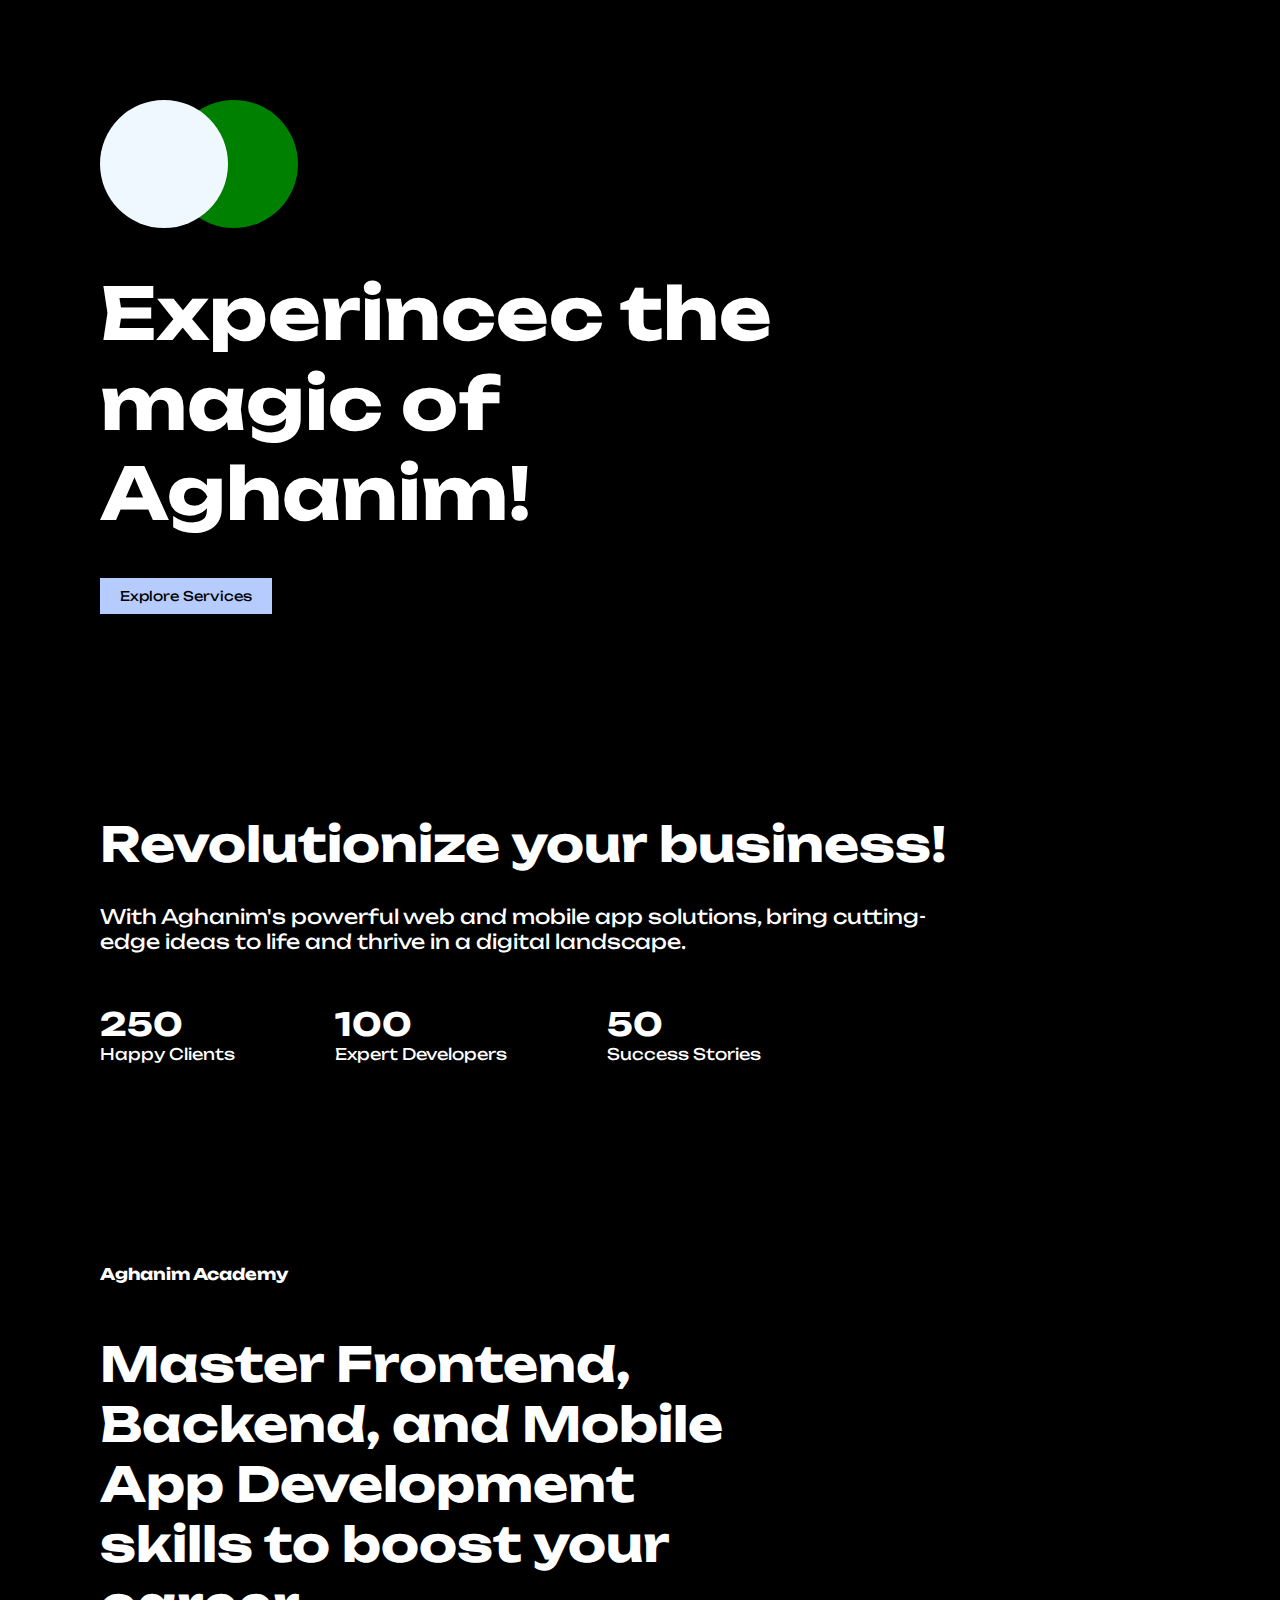
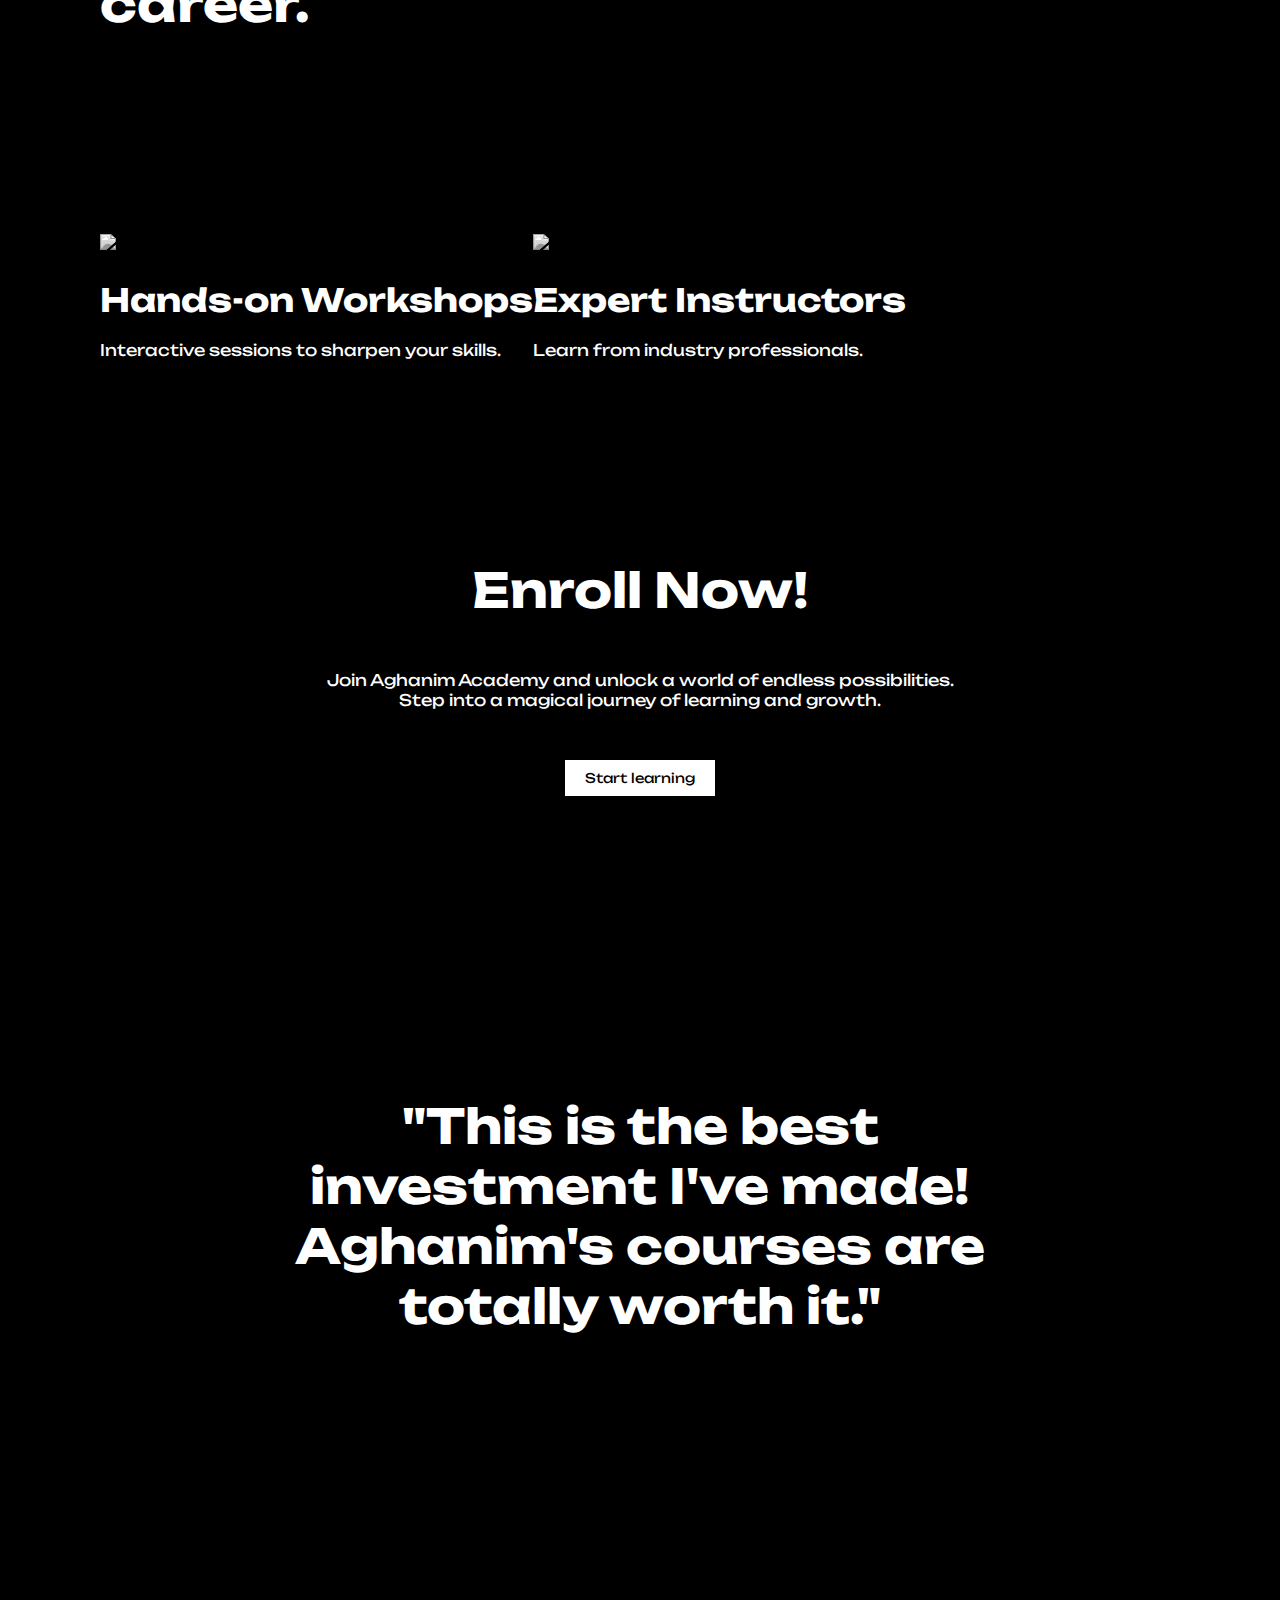
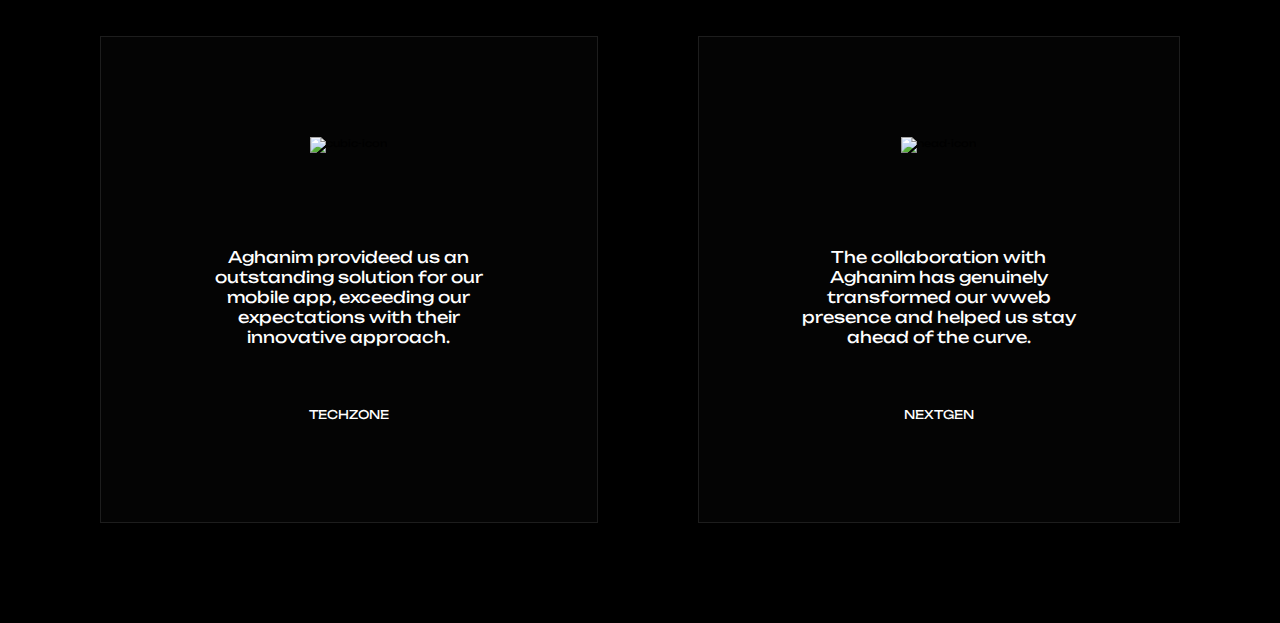
==== commit f4aca7cc: "Customer review sections added to home page" ====
--- a/index.html
+++ b/index.html
@@ -16,74 +16,113 @@
     <header></header>
     <main>
       <section>
-        <div class="container">
+        <div class="container landing-page">
           <div class="circle-wrapper">
             <div class="circle left"></div>
             <div class="circle right"></div>
           </div>
-
           <h1 class="title">Experincec the magic of Aghanim!</h1>
-          <button class="primary-button">Explore Services</button>
+          <button class="button primary-button">Explore Services</button>
         </div>
       </section>
       <section>
         <div class="container">
-          <h2 class="medium-title">Revolutionize your business!</h2>
+          <h2 class="medium-title business-title">Revolutionize your business!</h2>
           <div class="about">
-            
-              <p class="information">
-                With Aghanim's powerful web and mobile app solutions, bring
-                cutting-edge ideas to life and thrive in a digital landscape.
-              </p>
+            <p class="information">
+              With Aghanim's powerful web and mobile app solutions, bring
+              cutting-edge ideas to life and thrive in a digital landscape.
+            </p>
             <div class="business">
-            <div>
-              <p class="number">250</p>
-              <p class="small-text">Happy Clients</p>
-            </div>
-            <div>
-              <p class="number">100</p>
-              <p class="small-text">Expert Developers</p>
-            </div>
-            <div>
-              <p class="number">50</p>
-              <p class="small-text">Success Stories</p>
+              <div>
+                <p class="number">250</p>
+                <p class="small-text">Happy Clients</p>
+              </div>
+              <div>
+                <p class="number">100</p>
+                <p class="small-text">Expert Developers</p>
+              </div>
+              <div>
+                <p class="number">50</p>
+                <p class="small-text">Success Stories</p>
+              </div>
             </div>
           </div>
-        </div>
         </div>
       </section>
       <section>
         <div class="container">
-        <h3 class="small-text">Aghanim Academy</h3>
-        <div class="info">
-        <p class="medium-title">Master Frontend, Backend, and Mobile App Development skills to boost your career.</p>
-        </div>
+          <h3 class="small-text">Aghanim Academy</h3>
+          <div class="info mt50">
+            <p class="medium-title">
+              Master Frontend, Backend, and Mobile App Development skills to
+              boost your career.
+            </p>
+          </div>
         </div>
       </section>
       <section>
-       <div class="container">
-        <div class="team">
-        <div>
-          <img class="photo" src="https://images.unsplash.com/photo-1688380692117-63178554d76d?ixlib=rb-4.0.3&ixid=M3wxMjA3fDB8MHxwaG90by1wYWdlfHx8fGVufDB8fHx8fA%3D%3D&auto=format&fit=crop&w=1470&q=80" alt="laptop-photo">
-          <p class="medium-text">Hands-on Workshops</p>
-          <p class="small-text">Interactive sessions to sharpen your skills.</p>
-        </div>
-        <div>
-          <img class="photo" src="https://images.unsplash.com/photo-1681993302983-96d079223a70?ixlib=rb-4.0.3&ixid=M3wxMjA3fDB8MHxwaG90by1wYWdlfHx8fGVufDB8fHx8fA%3D%3D&auto=format&fit=crop&w=1471&q=80" alt="team-photo">
-           <p class="medium-text">Expert Instructors</p>   
-          <p class="small-text">Learn from industry professionals.</p>
-        </div>
-       </div> 
+        <div class="container">
+          <div class="team">
+            <div>
+              <img
+                class="photo mr30"
+                src="https://images.unsplash.com/photo-1688380692117-63178554d76d?ixlib=rb-4.0.3&ixid=M3wxMjA3fDB8MHxwaG90by1wYWdlfHx8fGVufDB8fHx8fA%3D%3D&auto=format&fit=crop&w=1470&q=80"
+                alt="laptop-photo"
+              />
+              <p class="medium-text mt30">Hands-on Workshops</p>
+              <p class="small-text mt20">
+                Interactive sessions to sharpen your skills.
+              </p>
+            </div>
+            <div>
+              <img
+                class="photo"
+                src="https://images.unsplash.com/photo-1681993302983-96d079223a70?ixlib=rb-4.0.3&ixid=M3wxMjA3fDB8MHxwaG90by1wYWdlfHx8fGVufDB8fHx8fA%3D%3D&auto=format&fit=crop&w=1471&q=80"
+                alt="team-photo"
+              />
+              <p class="medium-text mt30">Expert Instructors</p>
+              <p class="small-text mt20">Learn from industry professionals.</p>
+            </div>
+          </div>
         </div>
       </section>
       <section>
         <div class="container">
           <div class="enrollment">
-          <h4 class="medium-title">Enroll Now!</h4>
-          <p class="small-text">Join Aghanim Academy and unlock a world of endless possibilities.</p>
-          <p class="small-text">Step into a magical journey of learning and growth.</p>
-          <button class="secondary-button">Start learning</button>
+            <h4 class="medium-title">Enroll Now!</h4>
+            <div class="enrollement-info-wrapper">
+              <div>
+                <p class="small-text mt50">
+                  Join Aghanim Academy and unlock a world of endless
+                  possibilities.
+                </p>
+                <p class="small-text">
+                  Step into a magical journey of learning and growth.
+                </p>
+              </div>
+              <button class="button secondary-button">Start learning</button>
+            </div>
+          </div>
         </div>
+      </section>
+      <section class="customer-comment">
+              <div class="container comment">
+                <h5 class="medium-title">"This is the best investment I've made! Aghanim's courses are totally worth it."</h5>
+              </div>
+      </section>
+      <section>
+        <div class="container review-wrapper">
+          <div class="review">
+            <img class="icon" src="https://images-wixmp-ed30a86b8c4ca887773594c2.wixmp.com/i/2102ac2c-a361-4482-9ab6-ffa5952c5d18/d4tatmw-a914b07c-a2b3-4a54-aa06-a37113f1c74c.png" alt="cubic-icon">
+            <p class="small-text">Aghanim provideed us an outstanding solution for our mobile app, exceeding our expectations with their innovative approach.</p>
+            <p class="tech-name">TECHZONE</p>
+          </div>
+          <div class="review">
+            <img class="icon" src="https://storage.googleapis.com/multi-static-content/previews/artage-io-thumb-a1f3d0d546635efd68975cc7a478b536.png" alt="head-icon">
+            <p  class="small-text">The collaboration with Aghanim has genuinely transformed our wweb presence and helped us stay ahead of the curve.</p>
+            <p class="tech-name">NEXTGEN</p>
+          </div>
         </div>
       </section>
     </main>
--- a/styles.css
+++ b/styles.css
@@ -1,13 +1,44 @@
+:root{
+  font-size: 10px;
+}
+
 * {
   font-family: "Unbounded", cursive;
-}
+  margin: 0;
+  padding: 0;
+  box-sizing: border-box;
+}
+
+.mt50 {
+  margin-top: 50px;
+}
+
+.mr30 {
+  margin-right: 30px;
+}
+
+.mt30 {
+  margin-top: 30px;
+}
+
+.mt20 {
+  margin-top: 20px;
+}
+
 
 body {
   background-color: black;
 }
 
-
 /*section-1-start*/
+
+.landing-page {
+  display: flex;
+  flex-direction: column;
+  gap: 40px;
+  align-items: baseline;
+}
+
 .title {
   font-size: 72px;
   color: white;
@@ -34,11 +65,13 @@
   left: 70px;
   z-index: -2;
 }
-
+.button {
+  padding: 10px 20px;
+  border: none;
+  cursor: pointer;
+}
 .primary-button {
-  border: none;
   background-color: #b6ccfe;
-  padding: 10px 20px;
 }
 
 .container {
@@ -53,50 +86,55 @@
 
 /*section-2-start*/
 
-.medium-title{
+.medium-title {
   color: white;
   font-size: 48px;
   font-weight: bold;
-
 }
 
 .information {
   color: white;
   font-size: 20px;
-} 
+}
 
 .number {
   color: white;
   font-size: 32px;
   font-weight: bold;
-
-
-}
-
-.small-text{
+}
+
+.small-text {
   color: white;
   font-size: 16px;
-  margin-right: 100px;
-}
-
-.business{
-  display: flex;
+}
+.business-title{
+  margin-bottom: 30px;
+}
+.business {
+  display: flex;
+  gap: 100px;
+}
+
+.about {
+  max-width: 850px;
+  display: flex;
+  flex-direction: column;
+  gap: 50px;
+}
+
+/*section-2-end*/
+
+/*section-3-start*/
+.info {
+  max-width: 650px;
   
 }
-
-.about{
-  max-width: 850px;
-}
-
-/*section-2-end*/
-
-/*section-3-start*/
-.info{
-  max-width: 650px;
-}
 /*section-3-end*/
 
 /*section-4-start*/
+
+
+
 .medium-text {
   color: white;
   font-size: 32px;
@@ -106,7 +144,7 @@
 .photo {
   height: 350px;
   filter: grayscale();
-  margin-right: 40px;
+  
 }
 
 .team {
@@ -117,13 +155,65 @@
 /*section-5-start*/
 
 .enrollment {
- text-align: center;
- 
+  text-align: center;
 }
 
 .secondary-button {
-  border: none;
   background-color: white;
-  padding: 10px 20px;
-  margin-top: 20px;
-}+}
+
+.enrollement-info-wrapper {
+  display: flex;
+  flex-direction: column;
+  gap: 50px;
+  align-items: center;
+}
+
+/*section-5-end*/
+
+/*section-6-start*/
+
+.customer-comment {
+  background-image: url(https://images.unsplash.com/photo-1575806418416-56d3047907fd?ixlib=rb-4.0.3&ixid=M3wxMjA3fDB8MHxwaG90by1wYWdlfHx8fGVufDB8fHx8fA%3D%3D&auto=format&fit=crop&w=1554&q=80);
+  
+  background-repeat: no-repeat;
+  background-size: cover;
+}
+
+.comment {
+  display: flex;
+  text-align: center;
+  max-width: 900px;
+  padding: 100px;
+}
+
+/*section-6-end*/
+
+/*section-7-start*/
+
+.review-wrapper {
+  display: flex;
+  gap: 100px;
+} 
+
+.review {
+  display: flex;
+  flex-direction: column;
+  align-items: center;
+  gap: 60px;
+  text-align: center;
+  background-color: #0d0d0d4d;
+  padding: 100px;
+  border: 1px solid rgba(255, 255, 255, 0.1);
+}
+
+.icon {
+  height: 50px;
+}
+
+.tech-name {
+  color: white;
+  font-size: 12px;
+}
+
+/*section-7-end*/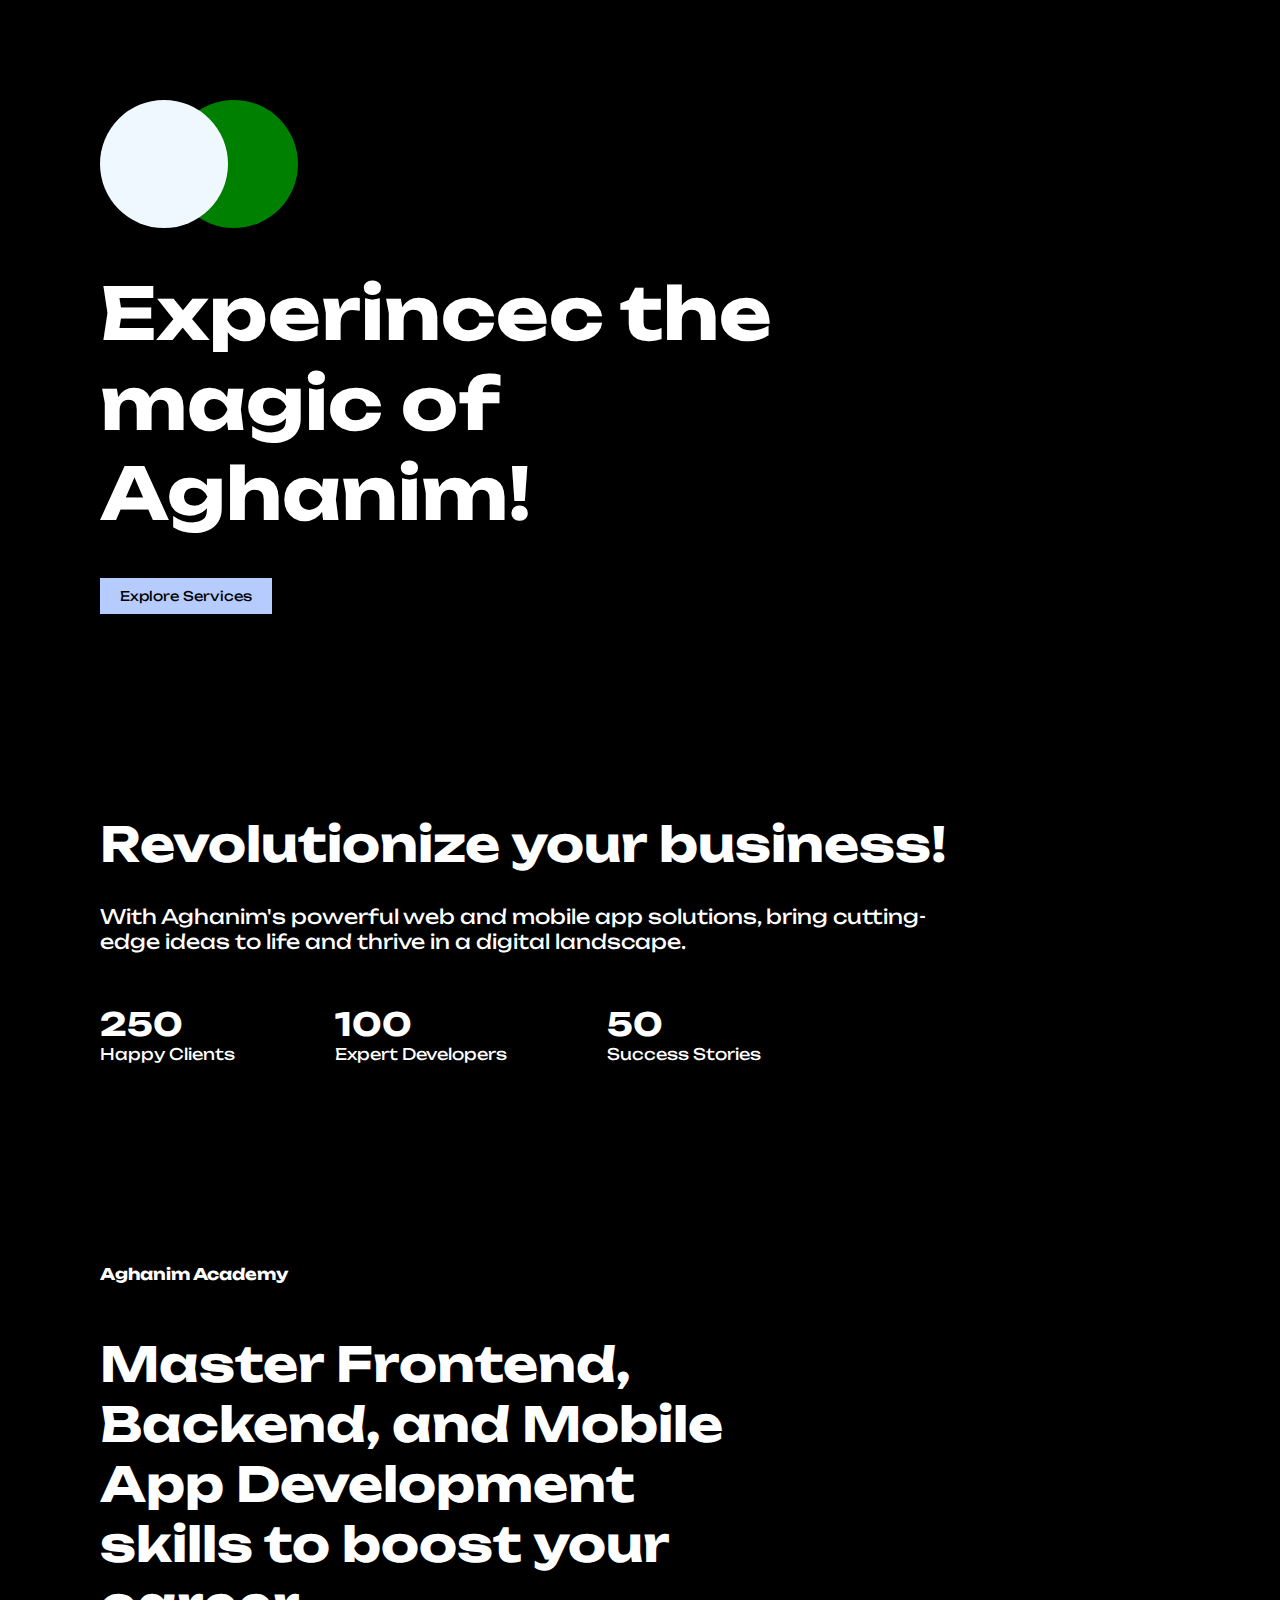
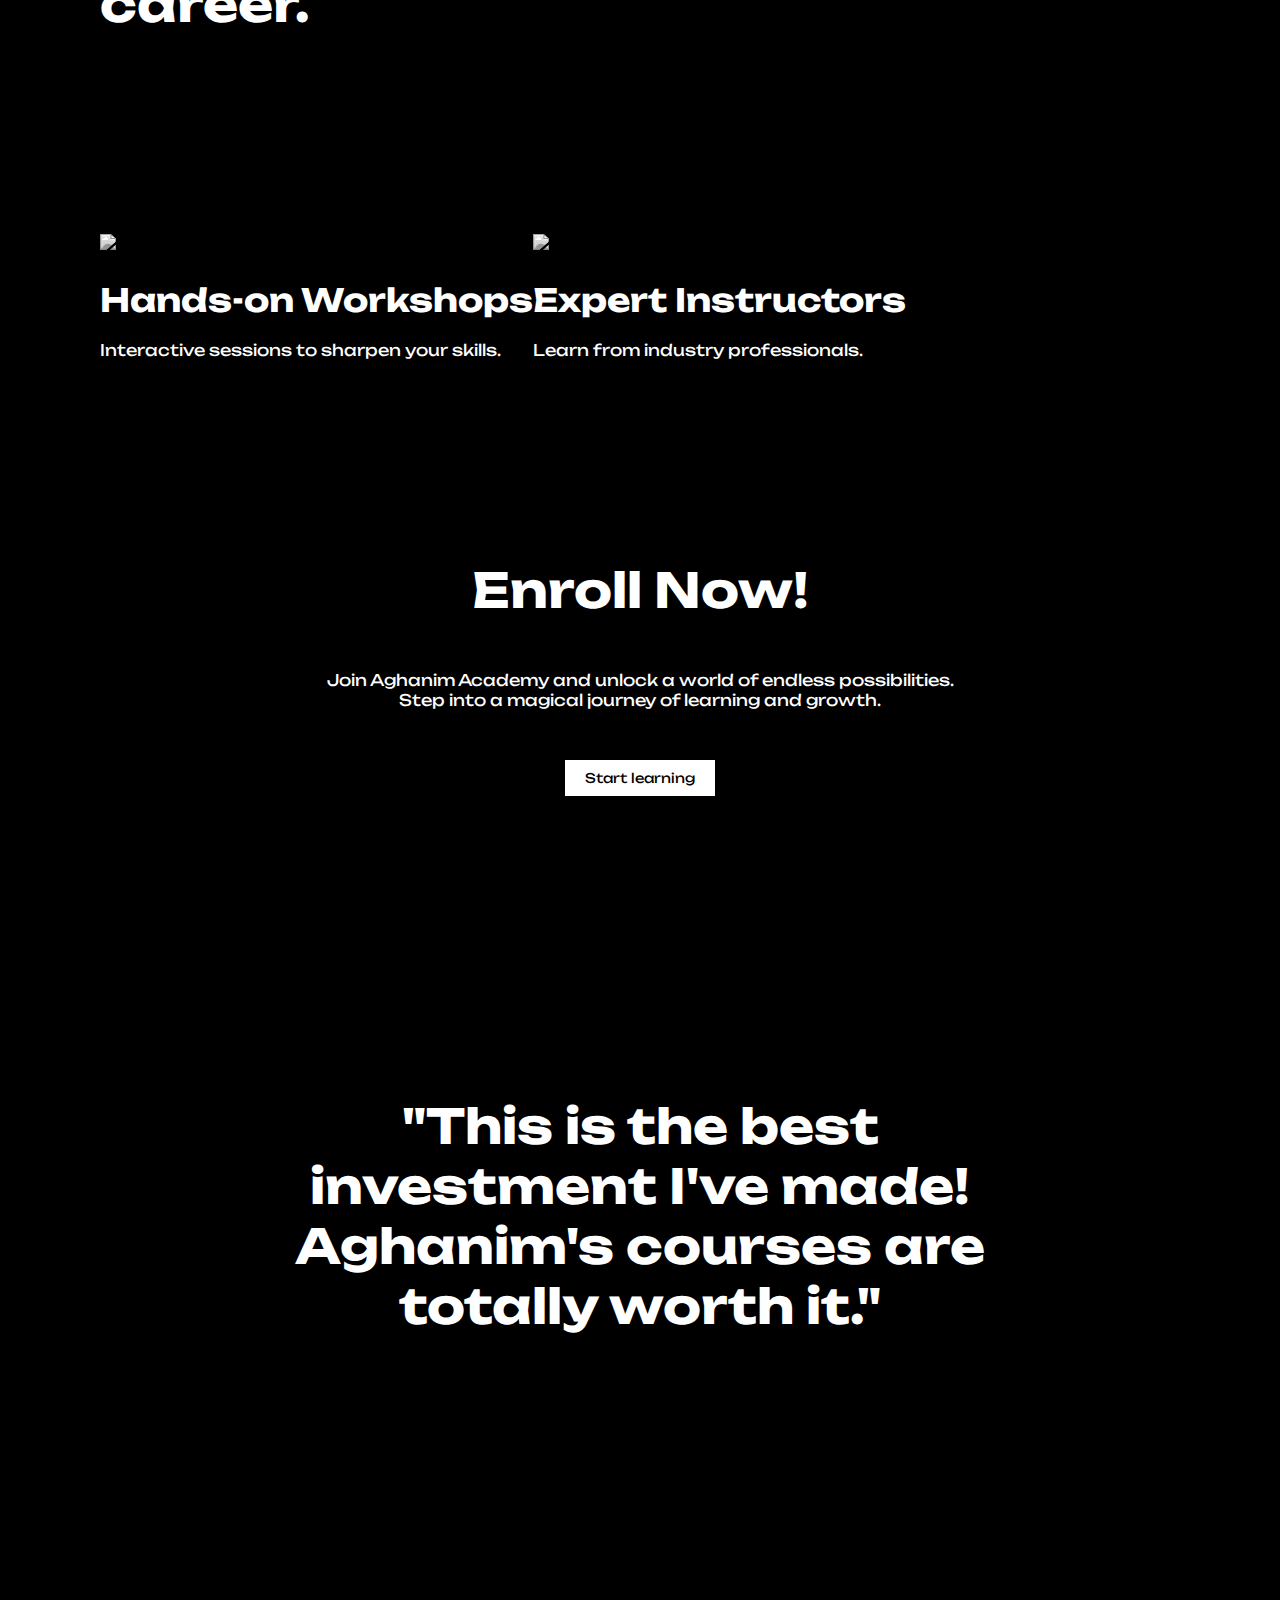
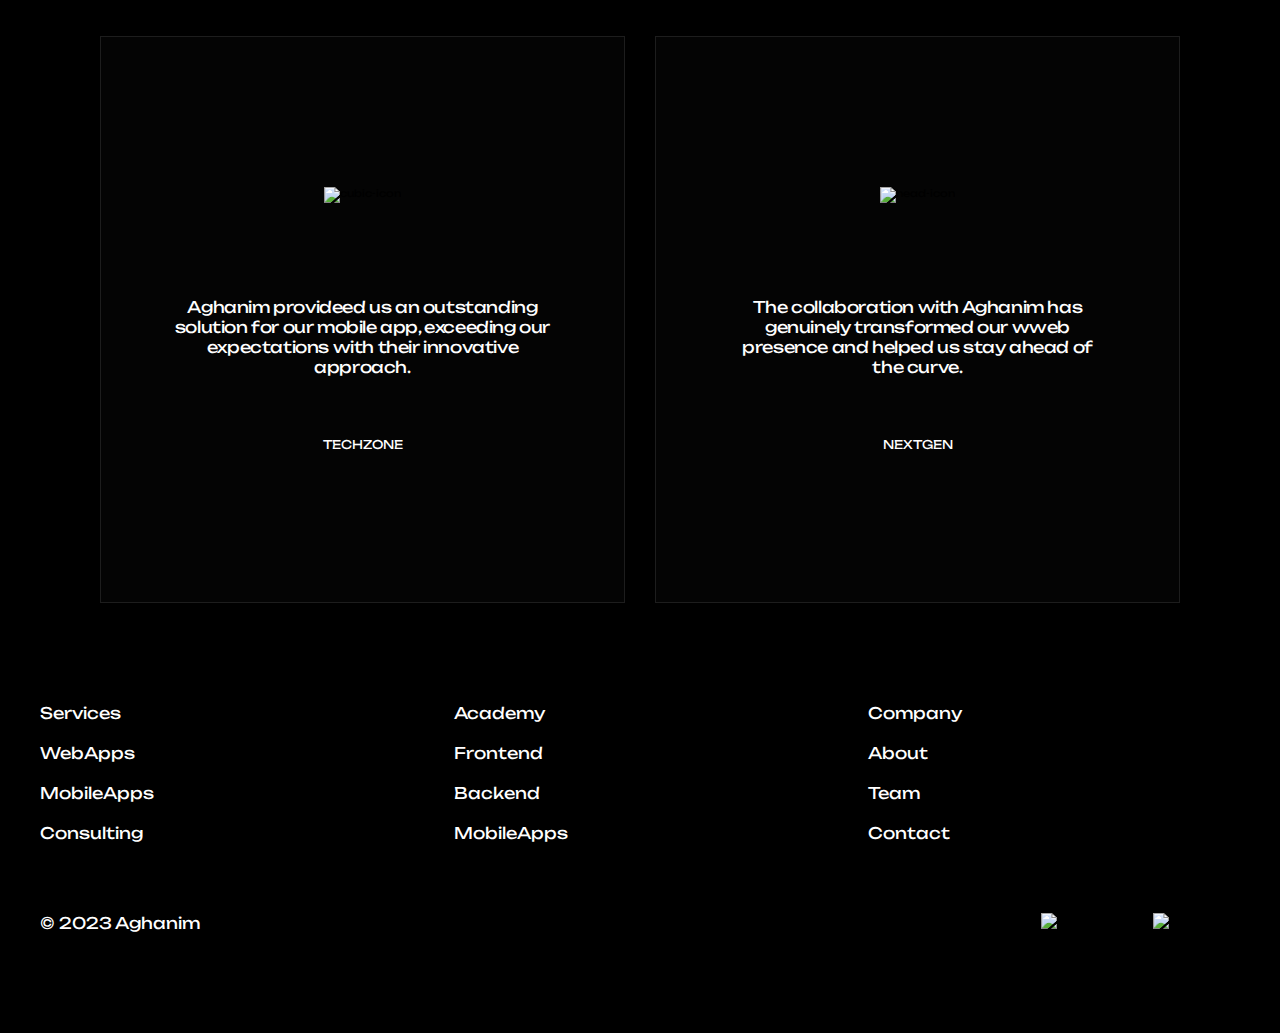
==== commit a7f5a9d8: "Footer section added" ====
--- a/index.html
+++ b/index.html
@@ -50,7 +50,7 @@
           </div>
         </div>
       </section>
-      <section>
+      <section class="png-background">
         <div class="container">
           <h3 class="small-text">Aghanim Academy</h3>
           <div class="info mt50">
@@ -87,7 +87,7 @@
           </div>
         </div>
       </section>
-      <section>
+      <section class="png-background">
         <div class="container">
           <div class="enrollment">
             <h4 class="medium-title">Enroll Now!</h4>
@@ -115,17 +115,49 @@
         <div class="container review-wrapper">
           <div class="review">
             <img class="icon" src="https://images-wixmp-ed30a86b8c4ca887773594c2.wixmp.com/i/2102ac2c-a361-4482-9ab6-ffa5952c5d18/d4tatmw-a914b07c-a2b3-4a54-aa06-a37113f1c74c.png" alt="cubic-icon">
-            <p class="small-text">Aghanim provideed us an outstanding solution for our mobile app, exceeding our expectations with their innovative approach.</p>
+            <p class="small-text tech-review">Aghanim provideed us an outstanding solution for our mobile app, exceeding our expectations with their innovative approach.</p>
             <p class="tech-name">TECHZONE</p>
           </div>
           <div class="review">
             <img class="icon" src="https://storage.googleapis.com/multi-static-content/previews/artage-io-thumb-a1f3d0d546635efd68975cc7a478b536.png" alt="head-icon">
-            <p  class="small-text">The collaboration with Aghanim has genuinely transformed our wweb presence and helped us stay ahead of the curve.</p>
+            <p  class="small-text tech-review">The collaboration with Aghanim has genuinely transformed our wweb presence and helped us stay ahead of the curve.</p>
             <p class="tech-name">NEXTGEN</p>
           </div>
         </div>
       </section>
     </main>
-    <footer></footer>
+    <footer>
+<div class="container">
+  <div class="footer">
+  <div class="company">
+    <p class="small-text">Services</p>
+    <p class="small-text">WebApps</p>
+    <p class="small-text">MobileApps</p>
+    <p class="small-text">Consulting</p>
+  </div>
+  <div class="company">
+   <p class="small-text">Academy</p>
+   <p class="small-text">Frontend</p>
+   <p class="small-text">Backend</p>
+   <p class="small-text">MobileApps</p>
+  </div>
+  <div class="company">
+    <p class="small-text">Company</p>
+    <p class="small-text">About</p>
+    <p class="small-text">Team</p>
+    <p class="small-text">Contact</p>
+  </div>
+  </div>
+  <div class="copy-right mt70 mb100">
+    <div>
+      <p class="small-text">© 2023 Aghanim</p>
+    </div>
+    <div>
+      <img class="social-media" src="https://www.nicepng.com/png/full/47-475136_contact-instagram-icon.png" alt="instagram-icon">
+      <img class="social-media" src="https://icon-library.com/images/twitter-icon-black-background/twitter-icon-black-background-13.jpg" alt="twitter-icon">
+    </div>
+  </div>
+</div>
+    </footer>
   </body>
 </html>
--- a/styles.css
+++ b/styles.css
@@ -25,6 +25,14 @@
   margin-top: 20px;
 }
 
+.mt70 {
+  margin-top: 70px;
+}
+
+.mb100 {
+  margin-bottom: 100px;
+}
+
 
 body {
   background-color: black;
@@ -129,6 +137,10 @@
   max-width: 650px;
   
 }
+
+.png-background {
+  background-image: url(https://cdn.wallpapersafari.com/80/38/tvNlGQ.png);
+}
 /*section-3-end*/
 
 /*section-4-start*/
@@ -193,17 +205,18 @@
 
 .review-wrapper {
   display: flex;
-  gap: 100px;
+  gap: 30px;
 } 
 
 .review {
+  flex-basis: 50%;
   display: flex;
   flex-direction: column;
   align-items: center;
   gap: 60px;
   text-align: center;
   background-color: #0d0d0d4d;
-  padding: 100px;
+  padding: 150px 70px;
   border: 1px solid rgba(255, 255, 255, 0.1);
 }
 
@@ -216,4 +229,34 @@
   font-size: 12px;
 }
 
-/*section-7-end*/+.tech-review {
+  letter-spacing: -0.025em;
+  line-height: 20px;
+}
+
+/*section-7-end*/
+
+/*footer-section-start*/
+
+.footer {
+  display: flex;
+  flex-direction: row;
+  gap: 300px;
+}
+
+.company {
+  display: flex;
+  flex-direction: column;
+  gap: 20px;
+}
+
+.copy-right {
+  display: flex;
+  justify-content: space-between;
+}
+
+.social-media {
+height: 20px;
+}
+
+/*footer-section-end*/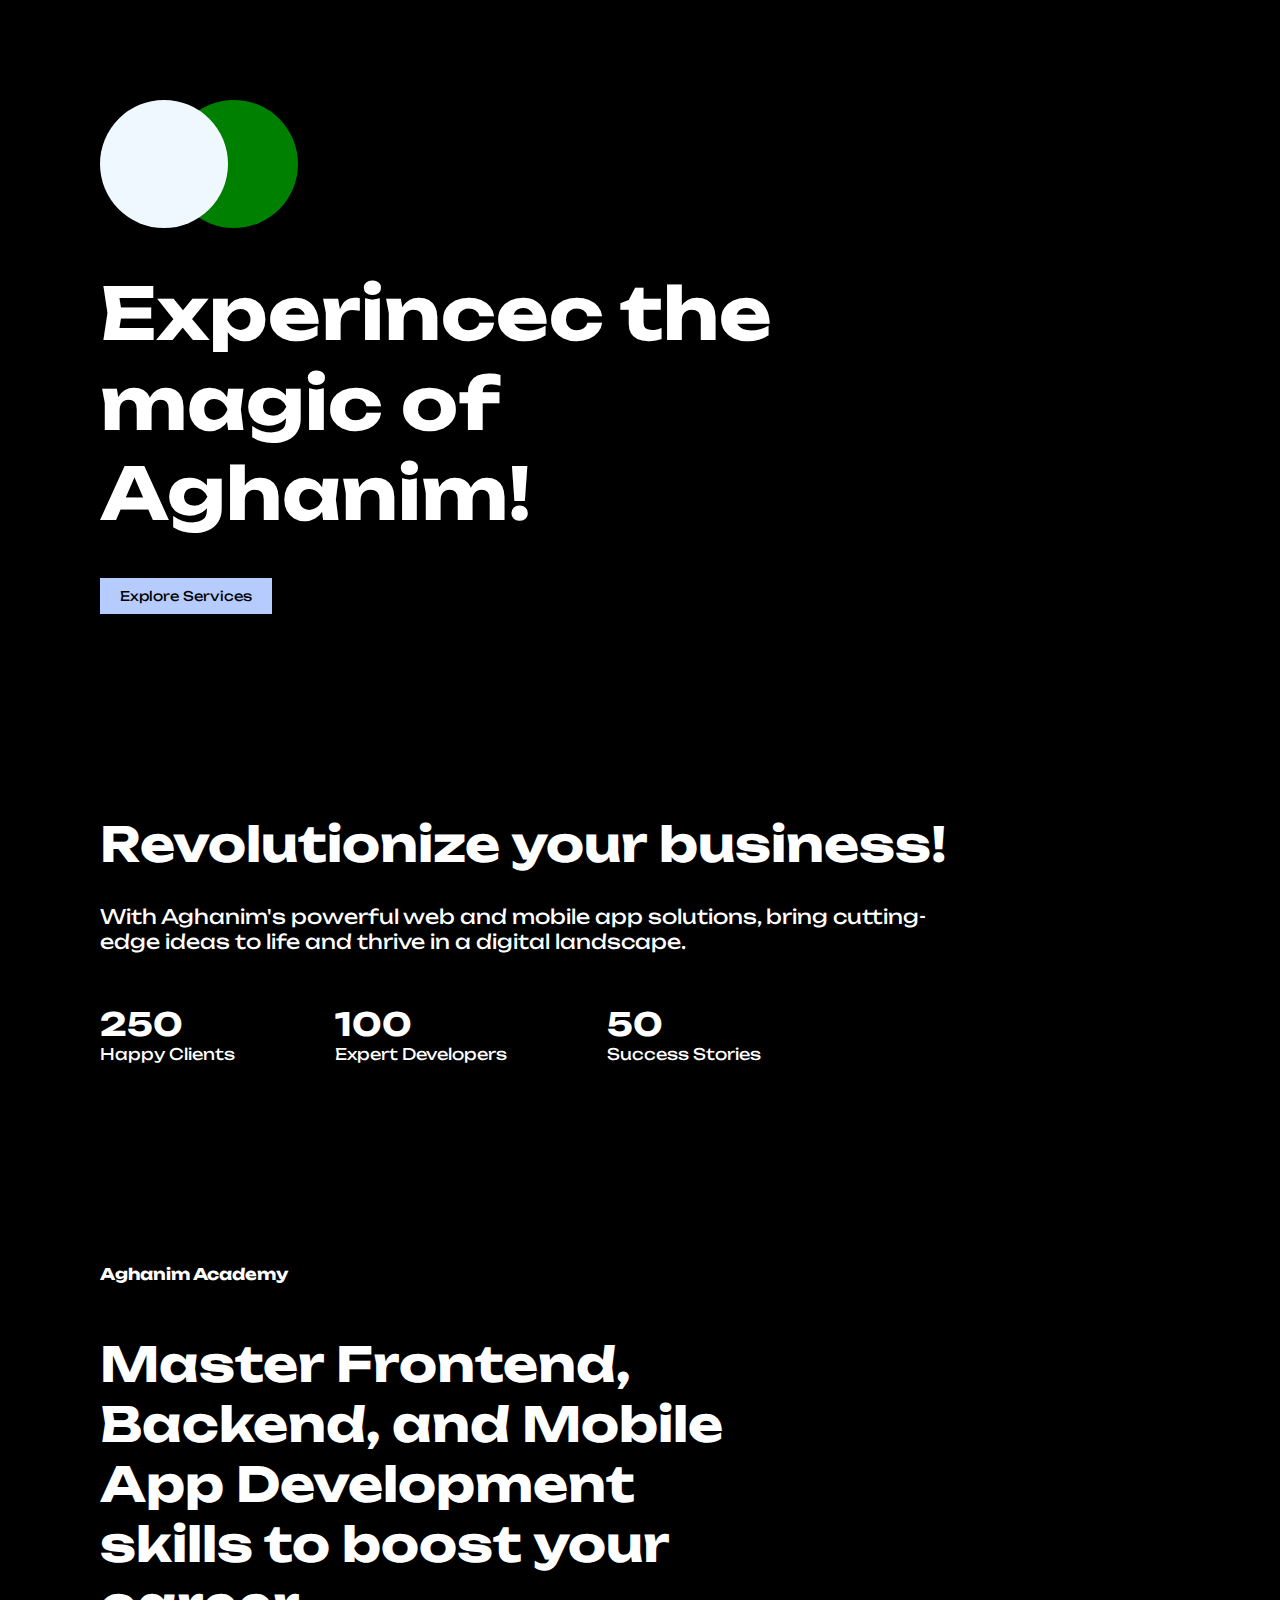
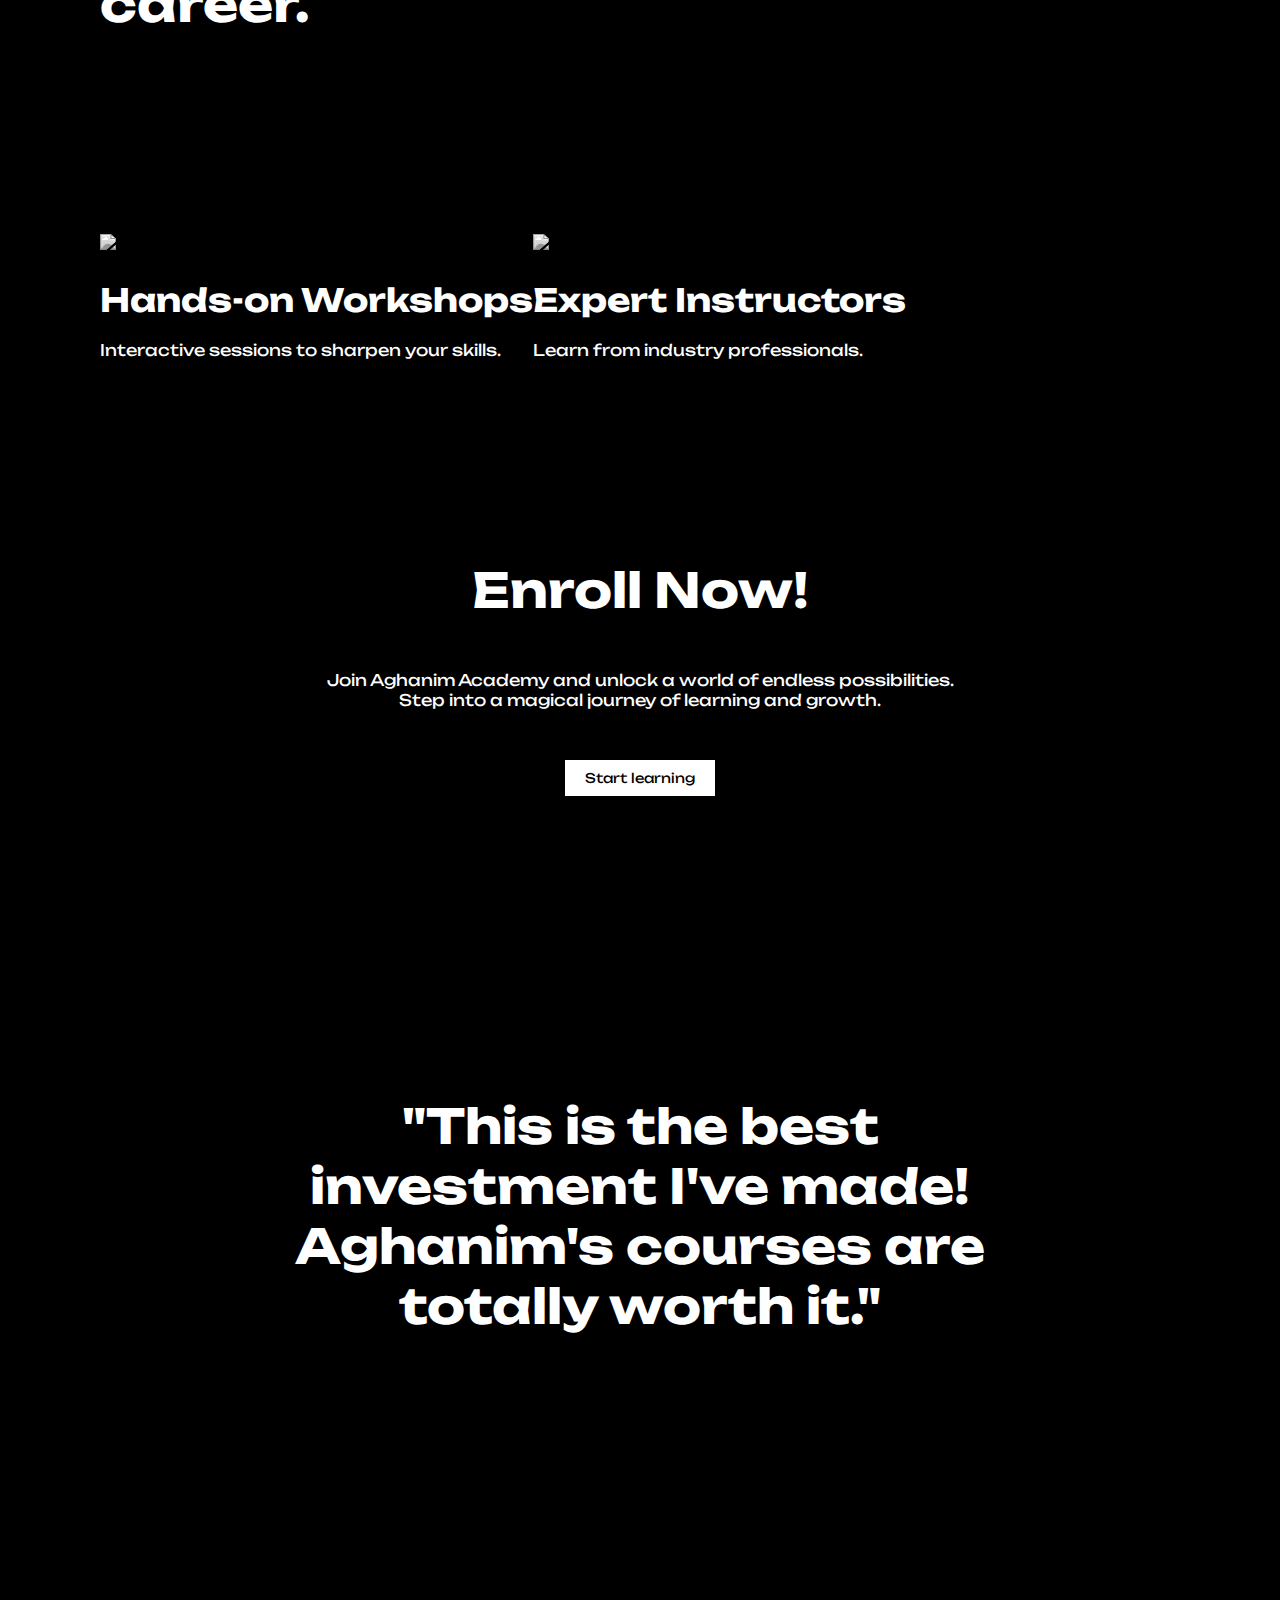
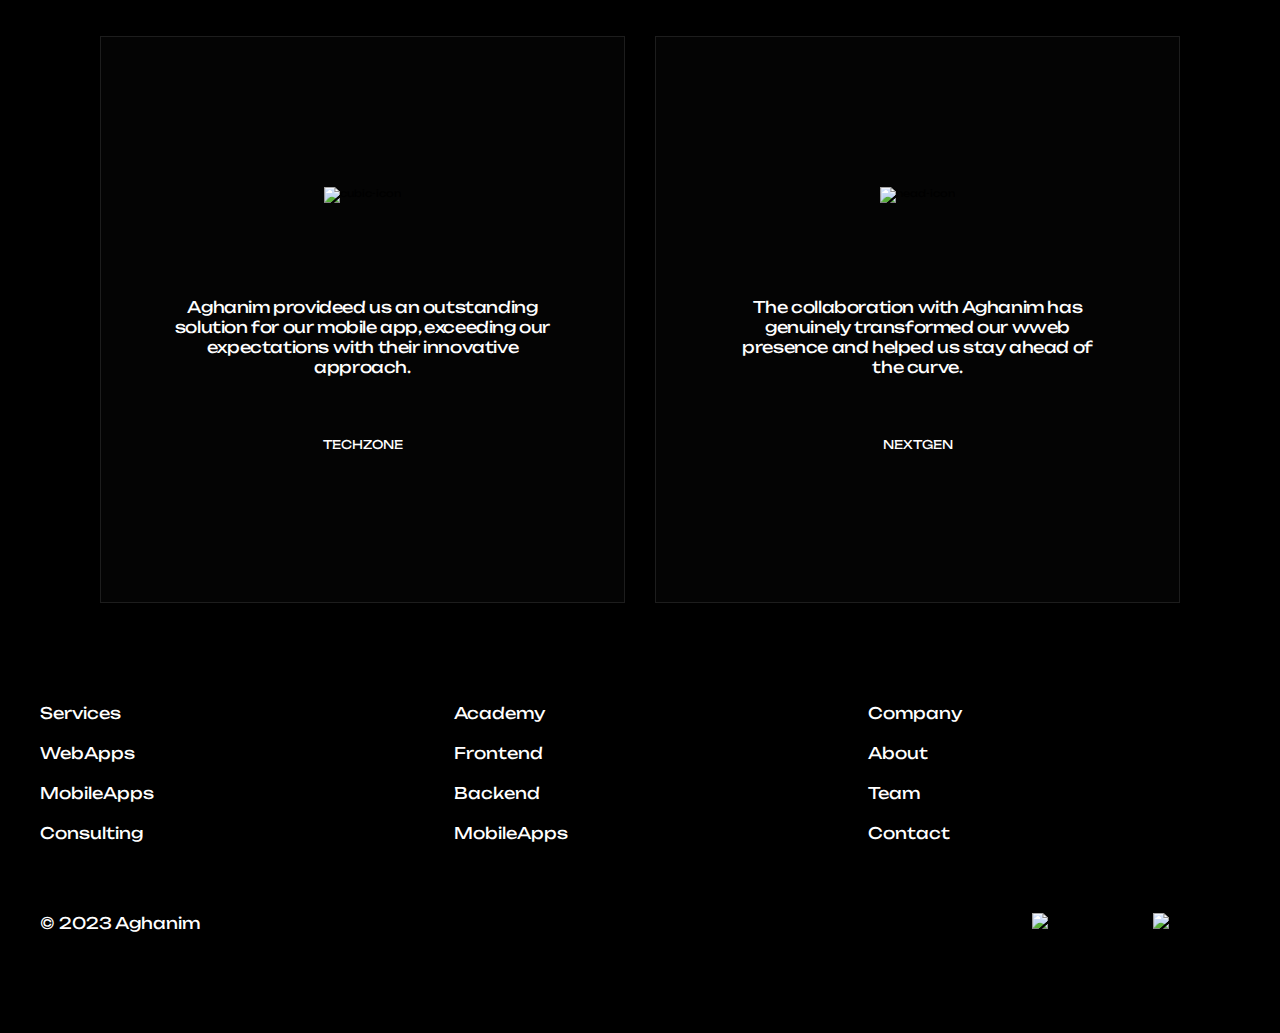
==== commit f899389d: "fixed gap of social media icons" ====
--- a/index.html
+++ b/index.html
@@ -152,7 +152,7 @@
     <div>
       <p class="small-text">© 2023 Aghanim</p>
     </div>
-    <div>
+    <div class="sm-wrapper">
       <img class="social-media" src="https://www.nicepng.com/png/full/47-475136_contact-instagram-icon.png" alt="instagram-icon">
       <img class="social-media" src="https://icon-library.com/images/twitter-icon-black-background/twitter-icon-black-background-13.jpg" alt="twitter-icon">
     </div>
--- a/styles.css
+++ b/styles.css
@@ -259,4 +259,10 @@
 height: 20px;
 }
 
+.sm-wrapper {
+  display: flex;
+  flex-direction: row;
+  gap: 12px;
+}
+
 /*footer-section-end*/